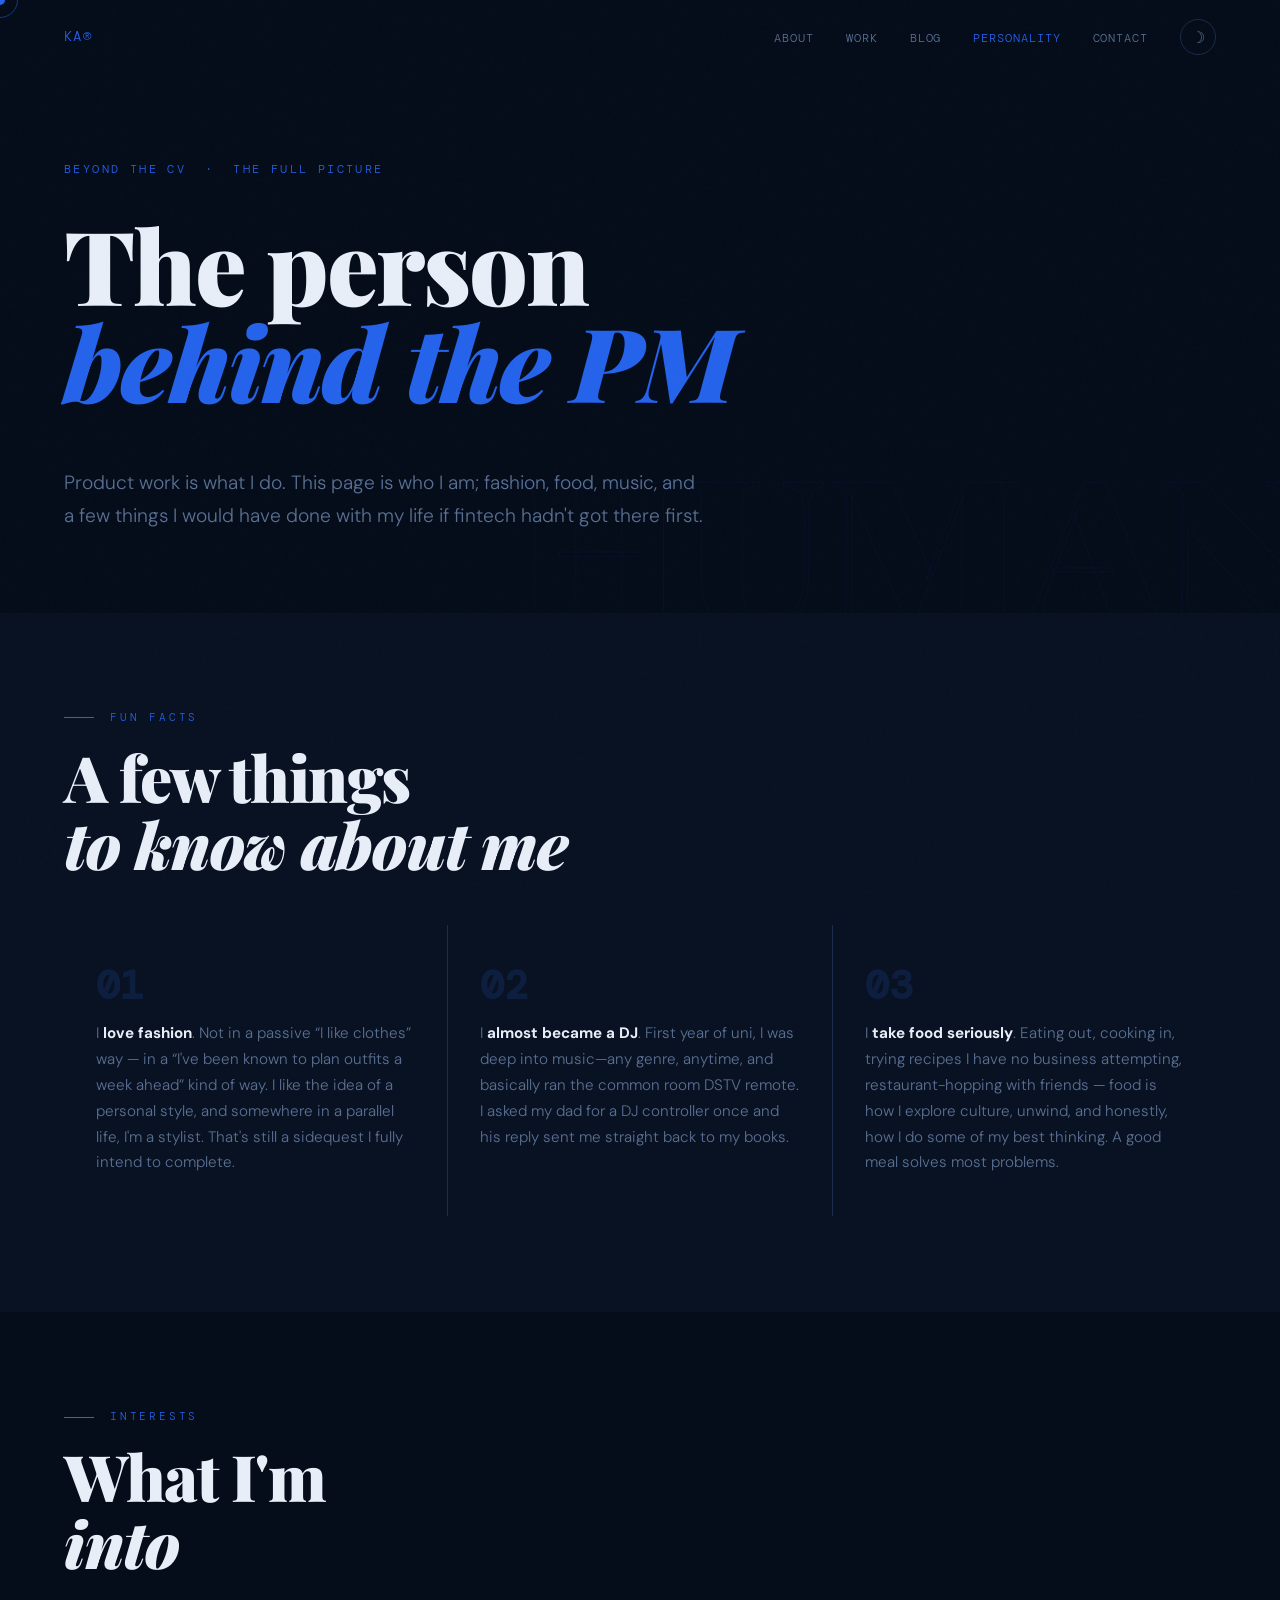
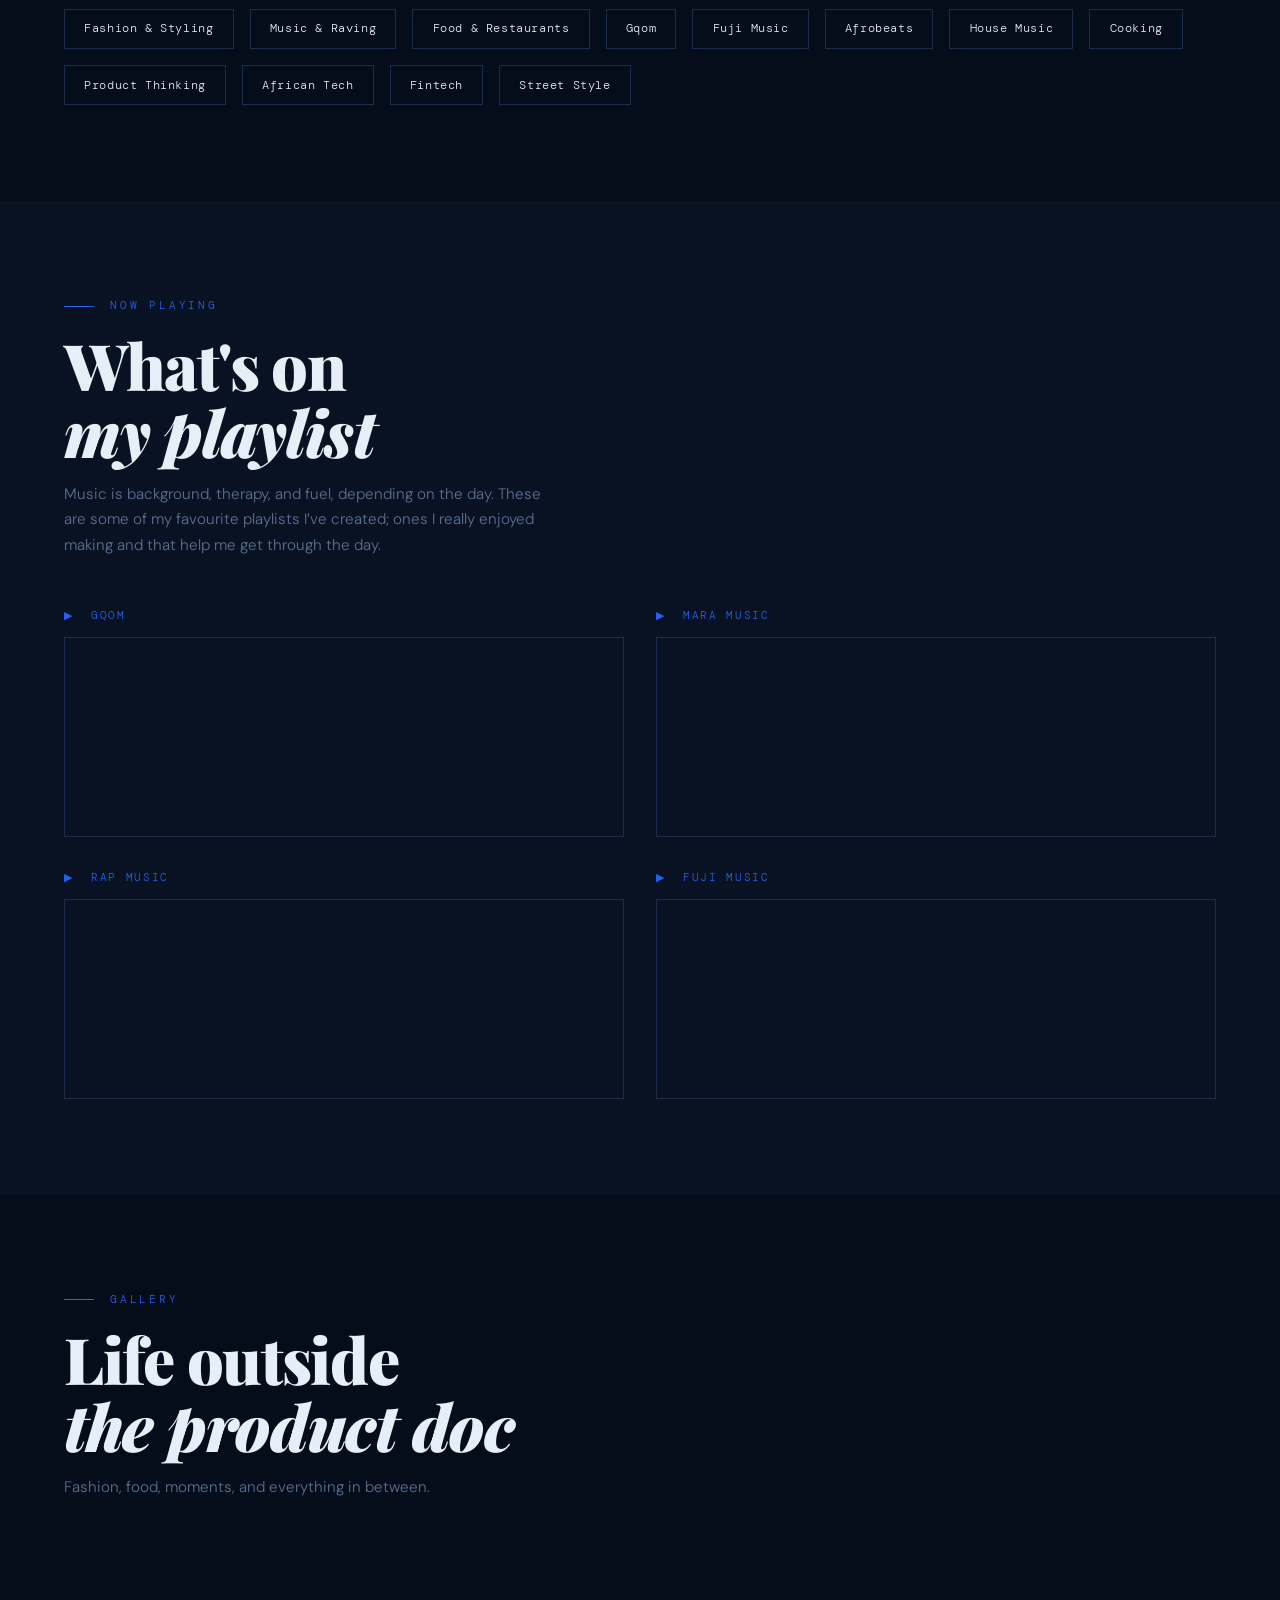
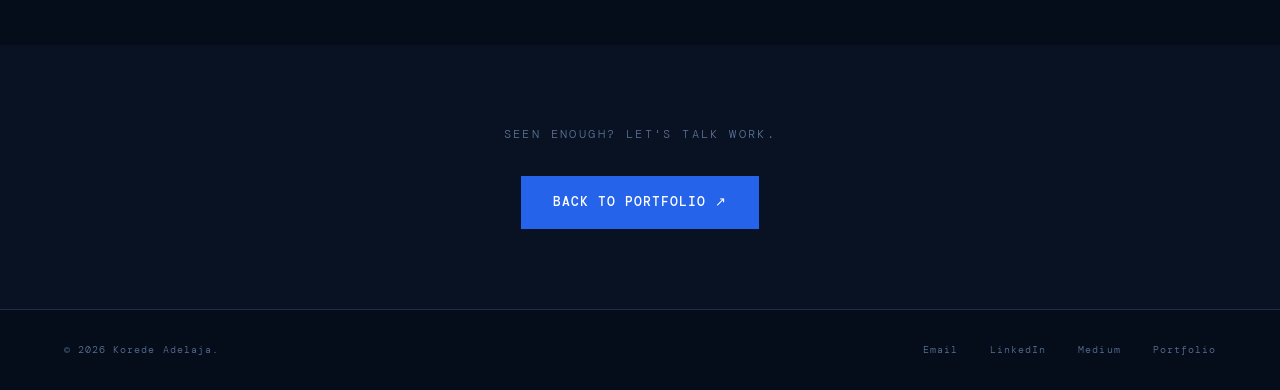
==== personality.html @ d74a9866 "Add files via upload" ====
<!DOCTYPE html>
<html lang="en">
<head>
  <meta charset="UTF-8">
  <meta name="viewport" content="width=device-width, initial-scale=1.0">
  <title>Korede Adelaja — Beyond the CV</title>
  <link href="https://fonts.googleapis.com/css2?family=Playfair+Display:ital,wght@0,700;0,900;1,700&family=DM+Mono:wght@400;500&family=DM+Sans:wght@300;400;500&display=swap" rel="stylesheet">
  <link rel="stylesheet" href="styles.css">
</head>
<body>

  <div class="cursor" id="cursor"></div>
  <div class="cursor-ring" id="cursorRing"></div>

  <!-- NAV -->
  <nav id="nav">
    <a href="index.html" class="nav-logo">KA&reg;</a>
    <div class="nav-right">
      <ul class="nav-links">
        <li><a href="index.html#about">About</a></li>
        <li><a href="index.html#projects">Work</a></li>
        <li><a href="blog.html">Blog</a></li>
        <li><a href="personality.html" style="color:var(--accent)">Personality</a></li>
        <li><a href="index.html#contact">Contact</a></li>
      </ul>
      <button class="theme-toggle" id="themeToggle" aria-label="Toggle theme">
        <span class="theme-icon">&#9790;</span>
      </button>
      <button class="hamburger" id="hamburger" aria-label="Open menu">
        <span></span><span></span><span></span>
      </button>
    </div>
  </nav>

  <div class="mobile-nav" id="mobileNav">
    <button class="mobile-nav-close" id="mobileClose">&times;</button>
    <a href="index.html#about">About</a>
    <a href="index.html#projects">Work</a>
    <a href="blog.html">Blog</a>
    <a href="personality.html">Personality</a>
    <a href="index.html#contact">Contact</a>
  </div>

  <!-- HERO -->
  <section class="personality-hero">
    <div class="personality-hero-bg">HUMAN</div>
    <div class="hero-tag">Beyond the CV &nbsp;&middot;&nbsp; The full picture</div>
    <h1 class="hero-name" style="margin-top:.75rem">The person<br><em>behind the PM</em></h1>
    <p class="personality-intro">
      Product work is what I do. This page is who I am; fashion, food, music,
      and a few things I would have done with my life if fintech hadn&apos;t got there first.
    </p>
  </section>

  <!-- FUN FACTS -->
  <section style="background:var(--bg2);padding:6rem 4rem;">
    <div class="reveal">
      <div class="section-label">Fun Facts</div>
      <h2 class="section-title">A few things<br><em>to know about me</em></h2>
    </div>
    <div class="facts-grid reveal">
      <div class="fact-card">
        <div class="fact-num">01</div>
        <p class="fact-text">
          I <strong>love fashion</strong>. Not in a passive &ldquo;I like clothes&rdquo; way &mdash;
          in a &ldquo;I&apos;ve been known to plan outfits a week ahead&rdquo; kind of way.
          I like the idea of a personal style, and somewhere in a parallel life, I&apos;m a stylist.
          That&apos;s still a sidequest I fully intend to complete.
        </p>
      </div>
      <div class="fact-card">
        <div class="fact-num">02</div>
        <p class="fact-text">
          I <strong>almost became a DJ</strong>. First year of uni, I was deep into music—any genre, 
          anytime, and basically ran the common room DSTV remote. 
          I asked my dad for a DJ controller once and his reply sent me straight back to my books.
        </p>
      </div>
      <div class="fact-card">
        <div class="fact-num">03</div>
        <p class="fact-text">
          I <strong>take food seriously</strong>. Eating out, cooking in, trying recipes I have no
          business attempting, restaurant-hopping with friends &mdash; food is how I explore culture,
          unwind, and honestly, how I do some of my best thinking.
          A good meal solves most problems.
        </p>
      </div>
    </div>
  </section>

  <!-- INTERESTS -->
  <section style="background:var(--bg);padding:6rem 4rem;">
    <div class="reveal">
      <div class="section-label">Interests</div>
      <h2 class="section-title">What I&apos;m<br><em>into</em></h2>
    </div>
    <div class="interests-list reveal">
      <span class="interest-tag">Fashion &amp; Styling</span>
      <span class="interest-tag">Music &amp; Raving</span>
      <span class="interest-tag">Food &amp; Restaurants</span>
      <span class="interest-tag">Gqom</span>
      <span class="interest-tag">Fuji Music</span>
      <span class="interest-tag">Afrobeats</span>
      <span class="interest-tag">House Music</span>
      <span class="interest-tag">Cooking</span>
      <span class="interest-tag">Product Thinking</span>
      <span class="interest-tag">African Tech</span>
      <span class="interest-tag">Fintech</span>
      <span class="interest-tag">Street Style</span>
    </div>
  </section>

  <!-- SPOTIFY PLAYLISTS -->
  <section style="background:var(--bg2);padding:6rem 4rem;">
    <div class="reveal">
      <div class="section-label">Now Playing</div>
      <h2 class="section-title">What&apos;s on<br><em>my playlist</em></h2>
      <p style="color:var(--muted);font-size:.95rem;margin-top:1rem;max-width:500px;line-height:1.7;">
        Music is background, therapy, and fuel, depending on the day.
        These are some of my favourite playlists I’ve created; ones I really enjoyed making and that help me get through the day.
      </p>
    </div>
    <div class="playlists-grid reveal">
      <div class="playlist-item">
        <div class="playlist-label">&#9654;&nbsp; Gqom</div>
        <iframe src="https://open.spotify.com/embed/playlist/2mzYVT1dYHv21VJj0tVVyJ"
          width="100%" height="200" frameBorder="0"
          allow="autoplay; clipboard-write; encrypted-media; fullscreen; picture-in-picture"
          loading="lazy"></iframe>
      </div>
      <div class="playlist-item">
        <div class="playlist-label">&#9654;&nbsp; Mara Music</div>
        <iframe src="https://open.spotify.com/embed/playlist/4vKEwjigW0H00QwgFrEXrK"
          width="100%" height="200" frameBorder="0"
          allow="autoplay; clipboard-write; encrypted-media; fullscreen; picture-in-picture"
          loading="lazy"></iframe>
      </div>
      <div class="playlist-item">
        <div class="playlist-label">&#9654;&nbsp; Rap Music</div>
        <iframe src="https://open.spotify.com/embed/playlist/6efZS80Oprl3vBVuBEm8SB"
          width="100%" height="200" frameBorder="0"
          allow="autoplay; clipboard-write; encrypted-media; fullscreen; picture-in-picture"
          loading="lazy"></iframe>
      </div>
      <div class="playlist-item">
        <div class="playlist-label">&#9654;&nbsp; Fuji Music</div>
        <iframe src="https://open.spotify.com/embed/playlist/3Ad7ECzuWF2nisuE6cZIOa"
          width="100%" height="200" frameBorder="0"
          allow="autoplay; clipboard-write; encrypted-media; fullscreen; picture-in-picture"
          loading="lazy"></iframe>
      </div>
    </div>
  </section>

  <!-- GALLERY -->
  <section id="gallery-section" style="background:var(--bg);padding:6rem 4rem;">
    <div class="reveal">
      <div class="section-label">Gallery</div>
      <h2 class="section-title">Life outside<br><em>the product doc</em></h2>
      <p style="color:var(--muted);font-size:.95rem;margin-top:1rem;max-width:500px;line-height:1.7;">
        Fashion, food, moments, and everything in between.
      </p>
    </div>

    <!-- Gallery grid -->
    <div class="gallery-grid reveal" id="galleryGrid">
      <div class="gallery-empty">No photos yet. Add some below &darr;</div>
    </div>

    <!-- Lightbox -->
    <div class="gallery-lightbox" id="galleryLightbox">
      <button class="lightbox-close" onclick="closeLightbox()">&times;</button>
      <button class="lightbox-prev" onclick="lightboxNav(-1)">&#8592;</button>
      <button class="lightbox-next" onclick="lightboxNav(1)">&#8594;</button>
      <div class="lightbox-inner">
        <img id="lightboxImg" src="" alt="" />
        <div class="lightbox-caption" id="lightboxCaption"></div>
      </div>
    </div>

    <!-- Admin toggle (hidden — visit ?admin=true to access) -->
    <div class="gallery-admin-bar" id="galleryAdminBar" style="display:none;">
      <span style="font-family:'DM Mono',monospace;font-size:.7rem;color:var(--muted);letter-spacing:.12em;text-transform:uppercase;">Manage gallery</span>
      <button class="admin-toggle-btn" id="galleryAdminBtn">&#9998; Manage Photos</button>
    </div>

    <!-- Admin panel -->
    <div class="gallery-admin-panel" id="galleryAdminPanel">

      <!-- Password gate -->
      <div id="galleryPwdGate">
        <h3 style="font-family:'Playfair Display',serif;font-size:1.3rem;color:var(--white);margin-bottom:1.5rem;">Gallery Admin</h3>
        <div style="max-width:380px;">
          <p style="font-size:.85rem;color:var(--muted);line-height:1.65;margin-bottom:1.25rem;">Enter your password to upload and manage photos.</p>
          <div class="admin-field">
            <label style="font-family:'DM Mono',monospace;font-size:.65rem;color:var(--accent);letter-spacing:.12em;text-transform:uppercase;display:block;margin-bottom:.5rem;">Password</label>
            <input type="password" id="galleryPwdInput" placeholder="Enter password"
              style="background:var(--bg3);border:1px solid var(--border);color:var(--white);font-family:'DM Sans',sans-serif;font-size:.9rem;padding:.75rem 1rem;outline:none;width:100%;box-sizing:border-box;transition:border-color .2s;"
              onkeydown="if(event.key==='Enter') checkGalleryPwd()" />
          </div>
          <button class="btn-primary" style="margin-top:1rem;" onclick="checkGalleryPwd()">Unlock &nearr;</button>
          <div id="galleryPwdMsg" style="display:none;font-family:'DM Mono',monospace;font-size:.72rem;padding:.65rem 1rem;margin-top:.75rem;"></div>
        </div>
      </div>

      <!-- Upload form -->
      <div id="galleryUploadForm" style="display:none;">
        <h3 style="font-family:'Playfair Display',serif;font-size:1.3rem;color:var(--white);margin-bottom:2rem;">Upload Photos</h3>
        <div style="max-width:640px;display:flex;flex-direction:column;gap:1.25rem;">
          <div>
            <label style="font-family:'DM Mono',monospace;font-size:.65rem;color:var(--accent);letter-spacing:.12em;text-transform:uppercase;display:block;margin-bottom:.5rem;">Select Photos (multiple allowed)</label>
            <input type="file" id="galleryFileInput" accept="image/*" multiple onchange="previewGalleryFiles(this)"
              style="background:var(--bg3);border:1px solid var(--border);color:var(--muted);font-family:'DM Sans',sans-serif;font-size:.85rem;padding:.75rem 1rem;width:100%;box-sizing:border-box;" />
          </div>
          <div id="galleryPreviewStrip" style="display:none;">
            <div style="font-family:'DM Mono',monospace;font-size:.65rem;color:var(--accent);letter-spacing:.12em;text-transform:uppercase;margin-bottom:.75rem;">Preview &amp; Add Captions</div>
            <div id="galleryPreviews" style="display:flex;flex-direction:column;gap:1rem;"></div>
          </div>
          <div style="display:flex;gap:1rem;flex-wrap:wrap;">
            <button class="btn-primary" onclick="uploadGalleryPhotos()">Add to Gallery &nearr;</button>
            <button class="btn-outline" onclick="clearGalleryUpload()">Clear</button>
          </div>
          <div id="galleryUploadMsg" style="display:none;font-family:'DM Mono',monospace;font-size:.72rem;padding:.65rem 1rem;"></div>
        </div>

        <!-- Manage existing -->
        <div style="margin-top:4rem;border-top:1px solid var(--border);padding-top:3rem;">
          <h3 style="font-family:'Playfair Display',serif;font-size:1.2rem;color:var(--white);margin-bottom:1.5rem;">Manage Photos</h3>
          <div id="galleryManageGrid" style="display:grid;grid-template-columns:repeat(4,1fr);gap:1rem;"></div>
        </div>
      </div>

    </div>
  </section>

  <!-- BACK -->
  <section style="background:var(--bg2);padding:5rem 4rem;text-align:center;">
    <p style="color:var(--muted);font-family:'DM Mono',monospace;font-size:.75rem;letter-spacing:.2em;text-transform:uppercase;margin-bottom:2rem;">
      Seen enough? Let&apos;s talk work.
    </p>
    <a href="index.html" class="btn-primary">Back to Portfolio &nearr;</a>
  </section>

  <!-- FOOTER -->
  <footer>
    <div class="footer-copy">&copy; 2026 Korede Adelaja.</div>
    <div class="footer-links">
      <a href="mailto:adelajaadesolak@gmail.com">Email</a>
      <a href="https://linkedin.com/in/koredeadelaja" target="_blank">LinkedIn</a>
      <a href="https://medium.com/@thezanypm" target="_blank">Medium</a>
      <a href="index.html">Portfolio</a>
    </div>
  </footer>

  <script src="script.js"></script>
  <style>
    /* ── GALLERY ── */
    .gallery-grid {
      display: grid;
      grid-template-columns: repeat(4, 1fr);
      gap: 4px;
      margin-top: 3rem;
    }
    .gallery-item {
      position: relative; overflow: hidden;
      aspect-ratio: 1 / 1;
      cursor: pointer; background: var(--bg3);
    }
    .gallery-item img {
      width: 100%; height: 100%; object-fit: cover;
      transition: transform .45s ease, filter .45s ease;
      display: block;
    }
    .gallery-item:hover img { transform: scale(1.06); filter: brightness(.75); }
    .gallery-item-overlay {
      position: absolute; inset: 0;
      display: flex; align-items: flex-end;
      padding: 1rem;
      background: linear-gradient(to top, rgba(0,0,0,.65) 0%, transparent 55%);
      opacity: 0; transition: opacity .3s;
    }
    .gallery-item:hover .gallery-item-overlay { opacity: 1; }
    .gallery-item-caption {
      font-family: 'DM Mono', monospace;
      font-size: .65rem; color: #fff;
      letter-spacing: .06em; line-height: 1.4;
    }
    .gallery-item.wide  { grid-column: span 2; }
    .gallery-item.tall  { grid-row: span 2; }
    .gallery-empty {
      grid-column: 1 / -1; text-align: center;
      padding: 4rem; color: var(--muted);
      font-family: 'DM Mono', monospace; font-size: .8rem;
      border: 1px dashed var(--border);
    }

    /* Lightbox */
    .gallery-lightbox {
      position: fixed; inset: 0; z-index: 9999;
      background: rgba(0,0,0,.93);
      display: flex; align-items: center; justify-content: center;
      opacity: 0; pointer-events: none; transition: opacity .3s;
    }
    .gallery-lightbox.open { opacity: 1; pointer-events: all; }
    .lightbox-inner { position: relative; max-width: 90vw; max-height: 88vh; text-align: center; }
    .lightbox-inner img { max-width: 100%; max-height: 80vh; object-fit: contain; display: block; }
    .lightbox-caption {
      font-family: 'DM Mono', monospace; font-size: .72rem;
      color: rgba(255,255,255,.55); margin-top: .85rem;
      letter-spacing: .08em;
    }
    .lightbox-close {
      position: fixed; top: 1.5rem; right: 2rem;
      background: none; border: none; color: rgba(255,255,255,.7);
      font-size: 2rem; cursor: pointer; line-height: 1; z-index: 1;
    }
    .lightbox-close:hover { color: #fff; }
    .lightbox-prev, .lightbox-next {
      position: fixed; top: 50%; transform: translateY(-50%);
      background: none; border: none; color: rgba(255,255,255,.5);
      font-size: 2rem; cursor: pointer; padding: 1rem;
    }
    .lightbox-prev { left: 1rem; }
    .lightbox-next { right: 1rem; }
    .lightbox-prev:hover, .lightbox-next:hover { color: #fff; }

    /* Gallery admin */
    .gallery-admin-bar {
      display: flex; align-items: center; justify-content: space-between;
      margin-top: 3rem; padding-top: 2rem;
      border-top: 1px solid var(--border);
    }
    .gallery-admin-panel {
      display: none; margin-top: 2rem;
      background: var(--bg2); border: 1px solid var(--border);
      padding: 3rem;
    }
    .gallery-admin-panel.open { display: block; }
    .gallery-manage-thumb {
      position: relative; aspect-ratio: 1/1; overflow: hidden;
      background: var(--bg3);
    }
    .gallery-manage-thumb img { width: 100%; height: 100%; object-fit: cover; display: block; }
    .gallery-manage-thumb .del-btn {
      position: absolute; top: .4rem; right: .4rem;
      background: rgba(239,68,68,.85); border: none; color: #fff;
      width: 26px; height: 26px; border-radius: 50%;
      font-size: .85rem; cursor: pointer; line-height: 26px; text-align: center;
      display: none;
    }
    .gallery-manage-thumb:hover .del-btn { display: block; }

    .gallery-preview-row {
      display: grid; grid-template-columns: 100px 1fr; gap: 1rem; align-items: center;
      padding: .75rem; background: var(--bg3); border: 1px solid var(--border);
    }
    .gallery-preview-row img { width: 100px; height: 80px; object-fit: cover; display: block; }
    .gallery-preview-row input {
      background: var(--bg2); border: 1px solid var(--border);
      color: var(--white); font-family: 'DM Sans', sans-serif;
      font-size: .85rem; padding: .6rem .85rem; outline: none; width: 100%;
      box-sizing: border-box; transition: border-color .2s;
    }
    .gallery-preview-row input:focus { border-color: var(--accent); }

    @media (max-width: 1024px) { .gallery-grid { grid-template-columns: repeat(3,1fr); } }
    @media (max-width: 768px)  {
      .gallery-grid { grid-template-columns: repeat(2,1fr); }
      #galleryManageGrid { grid-template-columns: repeat(3,1fr) !important; }
      .gallery-admin-panel { padding: 1.5rem; }
    }
  </style>
  <script>
  /* ── GALLERY SYSTEM ── */
  var GALLERY_KEY = 'ka_gallery_photos';
  var GALLERY_PWD = 'korede2026'; // same as blog password
  var galleryUnlocked = false;
  var lightboxItems = [];
  var lightboxIndex = 0;
  var pendingFiles = [];

  function getPhotos() {
    try { return JSON.parse(localStorage.getItem(GALLERY_KEY) || '[]'); } catch(e){ return []; }
  }
  function savePhotos(p) { localStorage.setItem(GALLERY_KEY, JSON.stringify(p)); }

  function renderGallery() {
    var photos = getPhotos();
    var grid = document.getElementById('galleryGrid');
    if (!photos.length) {
      grid.innerHTML = <!-- Your comment here '<div class="gallery-empty">No photos yet. Add some below &darr;</div>';-->
      lightboxItems = [];
      return;
    }
    lightboxItems = photos;
    // Masonry-style: every 5th item gets wide, every 7th gets tall
    grid.innerHTML = photos.map(function(p, i){
      var cls = '';
      if (i % 7 === 2) cls = ' tall';
      else if (i % 5 === 0 && i !== 0) cls = ' wide';
      return '<div class="gallery-item'+cls+'" onclick="openLightbox('+i+')">'
        + '<img src="'+p.src+'" alt="'+(p.caption||'')+'" loading="lazy">'
        + '<div class="gallery-item-overlay">'
        + (p.caption ? '<div class="gallery-item-caption">'+p.caption+'</div>' : '')
        + '</div></div>';
    }).join('');
  }

  // Lightbox
  function openLightbox(idx) {
    lightboxIndex = idx;
    showLightboxSlide();
    document.getElementById('galleryLightbox').classList.add('open');
    document.body.style.overflow = 'hidden';
  }
  function closeLightbox() {
    document.getElementById('galleryLightbox').classList.remove('open');
    document.body.style.overflow = '';
  }
  function lightboxNav(dir) {
    lightboxIndex = (lightboxIndex + dir + lightboxItems.length) % lightboxItems.length;
    showLightboxSlide();
  }
  function showLightboxSlide() {
    var item = lightboxItems[lightboxIndex];
    document.getElementById('lightboxImg').src = item.src;
    document.getElementById('lightboxCaption').textContent = item.caption || '';
  }
  document.getElementById('galleryLightbox').addEventListener('click', function(e){
    if (e.target === this) closeLightbox();
  });
  document.addEventListener('keydown', function(e){
    if (!document.getElementById('galleryLightbox').classList.contains('open')) return;
    if (e.key==='Escape') closeLightbox();
    if (e.key==='ArrowLeft') lightboxNav(-1);
    if (e.key==='ArrowRight') lightboxNav(1);
  });

  // Admin
  function checkGalleryPwd() {
    var val = document.getElementById('galleryPwdInput').value;
    var msg = document.getElementById('galleryPwdMsg');
    if (val === GALLERY_PWD) {
      document.getElementById('galleryPwdGate').style.display = 'none';
      document.getElementById('galleryUploadForm').style.display = 'block';
      galleryUnlocked = true;
      renderManageGallery();
    } else {
      msg.textContent = 'Incorrect password.';
      msg.style.cssText = 'display:block;background:rgba(239,68,68,.1);border:1px solid rgba(239,68,68,.3);color:#f87171;';
    }
  }

  // ── Gallery admin — only visible on ?admin=true ──
  (function() {
    var params = new URLSearchParams(window.location.search);
    if (params.get('admin') === 'true') {
      var bar = document.getElementById('galleryAdminBar');
      if (bar) bar.style.display = 'flex';
    }
  })();
  document.getElementById('galleryAdminBtn').addEventListener('click', function(){
    var panel = document.getElementById('galleryAdminPanel');
    panel.classList.toggle('open');
    this.textContent = panel.classList.contains('open') ? '✕ Close' : '✎ Manage Photos';
  });

  // Preview files before upload
  function previewGalleryFiles(input) {
    var strip = document.getElementById('galleryPreviewStrip');
    var previews = document.getElementById('galleryPreviews');
    if (!input.files || !input.files.length) { strip.style.display='none'; return; }
    pendingFiles = [];
    previews.innerHTML = '';
    var files = Array.from(input.files);
    var loaded = 0;
    files.forEach(function(file, i){
      var reader = new FileReader();
      reader.onload = function(e){
        pendingFiles[i] = { src: e.target.result, caption: '' };
        var row = document.createElement('div');
        row.className = 'gallery-preview-row';
        row.innerHTML = '<img src="'+e.target.result+'" alt="">'
          + '<input type="text" placeholder="Add a caption (optional)" oninput="pendingFiles['+i+'].caption=this.value" />';
        previews.appendChild(row);
        loaded++;
        if (loaded === files.length) strip.style.display = 'block';
      };
      reader.readAsDataURL(file);
    });
  }

  function uploadGalleryPhotos() {
    var msg = document.getElementById('galleryUploadMsg');
    if (!pendingFiles.length) {
      msg.textContent = 'Please select at least one photo.';
      msg.style.cssText = 'display:block;background:rgba(239,68,68,.1);border:1px solid rgba(239,68,68,.3);color:#f87171;';
      return;
    }
    var photos = getPhotos();
    pendingFiles.forEach(function(f){
      if (f && f.src) photos.push({ id: 'g-'+Date.now()+'-'+Math.random(), src: f.src, caption: f.caption||'' });
    });
    savePhotos(photos);
    renderGallery();
    renderManageGallery();
    clearGalleryUpload();
    msg.textContent = 'Photos added to gallery!';
    msg.style.cssText = 'display:block;background:rgba(34,197,94,.1);border:1px solid rgba(34,197,94,.3);color:#4ade80;';
    setTimeout(function(){ msg.style.display='none'; }, 3000);
  }

  function clearGalleryUpload() {
    document.getElementById('galleryFileInput').value = '';
    document.getElementById('galleryPreviewStrip').style.display = 'none';
    document.getElementById('galleryPreviews').innerHTML = '';
    pendingFiles = [];
  }

  function renderManageGallery() {
    var photos = getPhotos();
    var grid = document.getElementById('galleryManageGrid');
    if (!photos.length) {
      grid.innerHTML = '<p style="color:var(--muted);font-size:.85rem;grid-column:1/-1;">No photos yet.</p>';
      return;
    }
    grid.innerHTML = photos.map(function(p){
      return '<div class="gallery-manage-thumb">'
        + '<img src="'+p.src+'" alt="'+(p.caption||'')+'">'
        + '<button class="del-btn" onclick="deleteGalleryPhoto(\''+p.id+'\')" title="Delete">&times;</button>'
        + '</div>';
    }).join('');
  }

  function deleteGalleryPhoto(id) {
    if (!confirm('Remove this photo?')) return;
    savePhotos(getPhotos().filter(function(p){ return p.id !== id; }));
    renderGallery();
    renderManageGallery();
  }

  // Init
  renderGallery();
  </script>
</body>
</html>
---- styles.css ----
/* ═══════════════════════════════════════
   KOREDE ADELAJA — PORTFOLIO
   styles.css — Edit colours at the top
═══════════════════════════════════════ */

/* ─── COLOUR TOKENS ──────────────────── */
/* DARK MODE (default) */
:root {
  --bg:      #050d1a;
  --bg2:     #091222;
  --bg3:     #0d1a2e;
  --accent:  #2563eb;
  --accent2: #1d4ed8;
  --accentlt:#3b82f6;
  --white:   #e8eef8;
  --muted:   #5a7094;
  --border:  #1a2d4a;
  --card:    #0a1628;
  --teal:    #38bdf8;
}

/* LIGHT MODE */
html.light {
  --bg:      #f0f4ff;
  --bg2:     #e4ecff;
  --bg3:     #dce6fc;
  --accent:  #1d4ed8;
  --accent2: #1e40af;
  --accentlt:#2563eb;
  --white:   #0f172a;
  --muted:   #4b6080;
  --border:  #b8ccee;
  --card:    #ffffff;
  --teal:    #0369a1;
}

/* ─── RESET ──────────────────────────── */
*, *::before, *::after { box-sizing: border-box; margin: 0; padding: 0; }
html { scroll-behavior: smooth; }
body {
  background: var(--bg);
  color: var(--white);
  font-family: 'DM Sans', sans-serif;
  font-weight: 300;
  line-height: 1.6;
  overflow-x: hidden;
  cursor: none;
  transition: background .4s, color .4s;
}

/* ─── CURSOR ─────────────────────────── */
.cursor {
  width: 10px; height: 10px;
  background: var(--accent);
  border-radius: 50%;
  position: fixed; top: 0; left: 0;
  pointer-events: none; z-index: 9999;
  transform: translate(-50%,-50%);
  transition: transform .15s;
}
.cursor-ring {
  width: 36px; height: 36px;
  border: 1px solid var(--accent);
  border-radius: 50%;
  position: fixed; top: 0; left: 0;
  pointer-events: none; z-index: 9998;
  transform: translate(-50%,-50%);
  opacity: .5; transition: all .25s;
}

/* ─── GRAIN OVERLAY ──────────────────── */
body::before {
  content: '';
  position: fixed; inset: 0;
  background-image: url("data:image/svg+xml,%3Csvg viewBox='0 0 256 256' xmlns='http://www.w3.org/2000/svg'%3E%3Cfilter id='noise'%3E%3CfeTurbulence type='fractalNoise' baseFrequency='0.9' numOctaves='4' stitchTiles='stitch'/%3E%3C/filter%3E%3Crect width='100%25' height='100%25' filter='url(%23noise)' opacity='0.04'/%3E%3C/svg%3E");
  pointer-events: none; z-index: 1000; opacity: .25;
}

/* ─── NAVIGATION ─────────────────────── */
nav {
  position: fixed; top: 0; left: 0; right: 0;
  z-index: 500;
  padding: 1.2rem 4rem;
  display: flex;
  justify-content: space-between;
  align-items: center;
  border-bottom: 1px solid transparent;
  transition: all .3s;
}
nav.scrolled {
  background: rgba(5,13,26,.96);
  border-bottom-color: var(--border);
  backdrop-filter: blur(12px);
}
html.light nav.scrolled { background: rgba(240,244,255,.96); }

.nav-logo {
  font-family: 'DM Mono', monospace;
  font-size: .85rem; color: var(--accent);
  letter-spacing: .1em; text-decoration: none;
}

.nav-right { display: flex; align-items: center; gap: 2rem; }

.nav-links { display: flex; gap: 2rem; list-style: none; }
.nav-links a {
  font-family: 'DM Mono', monospace;
  font-size: .72rem; color: var(--muted);
  text-decoration: none; letter-spacing: .08em;
  text-transform: uppercase; transition: color .2s;
}
.nav-links a:hover { color: var(--accent); }

/* Theme toggle */
.theme-toggle {
  background: none;
  border: 1px solid var(--border);
  color: var(--muted);
  width: 36px; height: 36px;
  border-radius: 50%;
  cursor: pointer; font-size: 1rem;
  transition: all .2s;
  display: flex; align-items: center; justify-content: center;
  flex-shrink: 0;
}
.theme-toggle:hover { border-color: var(--accent); color: var(--accent); }

/* Hamburger */
.hamburger {
  display: none;
  flex-direction: column; gap: 5px;
  background: none; border: none;
  cursor: pointer; padding: 4px;
}
.hamburger span {
  display: block; width: 24px; height: 2px;
  background: var(--white);
  transition: all .3s;
}
.hamburger.open span:nth-child(1) { transform: translateY(7px) rotate(45deg); }
.hamburger.open span:nth-child(2) { opacity: 0; }
.hamburger.open span:nth-child(3) { transform: translateY(-7px) rotate(-45deg); }

/* Mobile nav drawer */
.mobile-nav {
  display: none;
  position: fixed;
  top: 0; left: 0; right: 0; bottom: 0;
  background: var(--bg);
  z-index: 400;
  flex-direction: column;
  justify-content: center;
  align-items: center;
  gap: 2.5rem;
}
.mobile-nav.open { display: flex; }
.mobile-nav a {
  font-family: 'DM Mono', monospace;
  font-size: 1.1rem; color: var(--white);
  text-decoration: none; letter-spacing: .12em;
  text-transform: uppercase; transition: color .2s;
}
.mobile-nav a:hover { color: var(--accent); }
.mobile-nav-close {
  position: absolute; top: 1.5rem; right: 1.5rem;
  background: none; border: none;
  font-size: 1.8rem; color: var(--muted);
  cursor: pointer; line-height: 1;
}

/* ─── BUTTONS ────────────────────────── */
.btn-primary {
  display: inline-flex; align-items: center; gap: .75rem;
  background: var(--accent); color: #fff;
  font-family: 'DM Mono', monospace;
  font-size: .8rem; font-weight: 500;
  letter-spacing: .08em; text-transform: uppercase;
  text-decoration: none; padding: 1rem 2rem;
  transition: all .2s; border: none; cursor: pointer;
}
.btn-primary:hover { background: var(--accent2); transform: translateY(-2px); }
.btn-outline {
  display: inline-flex; align-items: center; gap: .75rem;
  border: 1px solid var(--border); color: var(--muted);
  font-family: 'DM Mono', monospace;
  font-size: .8rem; letter-spacing: .08em;
  text-transform: uppercase; text-decoration: none;
  padding: 1rem 2rem; transition: all .2s;
  background: none; cursor: pointer;
}
.btn-outline:hover { border-color: var(--accent); color: var(--accent); transform: translateY(-2px); }

/* ─── HERO ───────────────────────────── */
#hero {
  min-height: 100vh;
  display: flex; flex-direction: column;
  justify-content: flex-end;
  padding: 0 4rem 6rem;
  position: relative; overflow: hidden;
}
.hero-bg-text {
  position: absolute; top: 50%; right: -2rem;
  transform: translateY(-50%);
  font-family: 'Playfair Display', serif;
  font-size: clamp(100px, 18vw, 280px);
  font-weight: 900; color: transparent;
  -webkit-text-stroke: 1px rgba(37,99,235,.1);
  line-height: 1; pointer-events: none;
  user-select: none; white-space: nowrap;
}
.hero-tag {
  font-family: 'DM Mono', monospace;
  font-size: .75rem; color: var(--accent);
  letter-spacing: .2em; text-transform: uppercase;
  margin-bottom: 1.5rem;
  opacity: 0; animation: fadeUp .8s ease .2s forwards;
}
.hero-name {
  font-family: 'Playfair Display', serif;
  font-size: clamp(48px, 8vw, 120px);
  font-weight: 900; line-height: .95;
  letter-spacing: -.02em; margin-bottom: 2rem;
  opacity: 0; animation: fadeUp .8s ease .4s forwards;
}
.hero-name em { font-style: italic; color: var(--accent); }
.hero-bottom {
  display: flex; justify-content: space-between;
  align-items: flex-end; gap: 2rem;
  opacity: 0; animation: fadeUp .8s ease .6s forwards;
}
.hero-desc { max-width: 500px; font-size: 1rem; color: var(--muted); line-height: 1.7; }
.hero-desc strong { color: var(--white); font-weight: 500; }
.hero-cta { display: flex; flex-direction: column; align-items: flex-end; gap: 1rem; }
.scroll-indicator {
  position: absolute; bottom: 2rem; left: 50%;
  transform: translateX(-50%);
  display: flex; flex-direction: column;
  align-items: center; gap: .5rem;
  opacity: 0; animation: fadeIn 1s ease 1.2s forwards;
}
.scroll-indicator span {
  font-family: 'DM Mono', monospace;
  font-size: .65rem; color: var(--muted);
  letter-spacing: .2em; text-transform: uppercase;
}
.scroll-line {
  width: 1px; height: 50px;
  background: linear-gradient(to bottom, var(--accent), transparent);
  animation: scrollPulse 2s ease infinite;
}

/* ─── TICKER ─────────────────────────── */
.ticker-wrap {
  overflow: hidden;
  border-top: 1px solid var(--border);
  border-bottom: 1px solid var(--border);
  padding: 1rem 0; background: var(--bg2);
}
.ticker { display: flex; gap: 3rem; white-space: nowrap; animation: ticker 25s linear infinite; }
.ticker-item {
  font-family: 'DM Mono', monospace;
  font-size: .7rem; color: var(--muted);
  letter-spacing: .15em; text-transform: uppercase; flex-shrink: 0;
}
.ticker-item span { color: var(--accent); margin: 0 .5rem; }

/* ─── STATS ──────────────────────────── */
#stats {
  padding: 3rem 4rem;
  border-top: 1px solid var(--border);
  border-bottom: 1px solid var(--border);
  display: grid; grid-template-columns: repeat(4, 1fr);
}
.stat-item {
  padding: 2rem;
  border-right: 1px solid var(--border);
  transition: background .3s;
}
.stat-item:last-child { border-right: none; }
.stat-item:hover { background: var(--bg3); }
.stat-num {
  font-family: 'Playfair Display', serif;
  font-size: clamp(32px, 4vw, 52px);
  font-weight: 900; color: var(--accent);
  line-height: 1; margin-bottom: .5rem;
}
.stat-label {
  font-family: 'DM Mono', monospace;
  font-size: .68rem; color: var(--muted);
  letter-spacing: .1em; text-transform: uppercase; line-height: 1.5;
}

/* ─── SECTION BASICS ─────────────────── */
section { padding: 8rem 4rem; }
.section-label {
  font-family: 'DM Mono', monospace;
  font-size: .7rem; color: var(--accent);
  letter-spacing: .25em; text-transform: uppercase;
  margin-bottom: 1rem;
  display: flex; align-items: center; gap: 1rem;
}
.section-label::before { content: ''; display: block; width: 30px; height: 1px; background: var(--accent); }
.section-title {
  font-family: 'Playfair Display', serif;
  font-size: clamp(32px, 5vw, 64px);
  font-weight: 900; line-height: 1.05;
  letter-spacing: -.02em; margin-bottom: 1rem;
}

/* ─── ABOUT ──────────────────────────── */
#about-grid { display: grid; grid-template-columns: 1fr 1fr; gap: 6rem; align-items: start; }
.about-text { font-size: 1.05rem; color: var(--muted); line-height: 1.8; margin-bottom: 1.5rem; }
.about-text strong { color: var(--white); font-weight: 500; }
.wins-title {
  font-family: 'DM Mono', monospace; font-size: .7rem;
  color: var(--accent); letter-spacing: .2em; text-transform: uppercase;
  margin-bottom: 2rem; padding-bottom: 1rem;
  border-bottom: 1px solid var(--border);
}
.win-item {
  padding: 1.2rem 0;
  border-bottom: 1px solid var(--border);
  display: flex; align-items: flex-start; gap: 1.5rem;
  transition: all .2s;
}
.win-item:hover { padding-left: .5rem; }
.win-arrow { color: var(--accent); font-size: 1rem; margin-top: .1rem; flex-shrink: 0; }
.win-text { font-size: .95rem; color: var(--muted); line-height: 1.6; }
.win-text strong { color: var(--white); }

/* ─── PROJECTS ───────────────────────── */
#projects { background: var(--bg2); }
.projects-header { display: flex; justify-content: space-between; align-items: flex-end; margin-bottom: 4rem; flex-wrap: wrap; gap: 1.5rem; }
.projects-grid { display: grid; grid-template-columns: repeat(3, 1fr); gap: 1px; background: var(--border); }
.project-card {
  background: var(--card); padding: 2.5rem;
  position: relative; overflow: hidden;
  transition: all .3s; text-decoration: none;
  color: inherit; display: flex;
  flex-direction: column; min-height: 300px;
}
.project-card::before {
  content: ''; position: absolute;
  bottom: 0; left: 0; width: 100%; height: 3px;
  background: var(--accent);
  transform: scaleX(0); transform-origin: left;
  transition: transform .3s;
}
.project-card:hover::before { transform: scaleX(1); }
.project-card:hover { background: var(--bg3); }
.project-card.featured { grid-column: span 2; background: var(--bg3); }
.project-num { font-family: 'DM Mono', monospace; font-size: .65rem; color: var(--muted); letter-spacing: .2em; margin-bottom: 1.5rem; }
.project-tag {
  display: inline-block; font-family: 'DM Mono', monospace;
  font-size: .65rem; color: var(--accent);
  border: 1px solid rgba(37,99,235,.35);
  padding: .25rem .6rem; letter-spacing: .1em;
  text-transform: uppercase; margin-bottom: 1rem;
}
.project-title { font-family: 'Playfair Display', serif; font-size: clamp(17px, 2vw, 24px); font-weight: 700; line-height: 1.2; margin-bottom: .5rem; }
.project-role { font-family: 'DM Mono', monospace; font-size: .68rem; color: var(--muted); letter-spacing: .08em; margin-bottom: .75rem; }
.project-desc { font-size: .88rem; color: var(--muted); line-height: 1.6; flex: 1; }
.project-metric { margin-top: 1.2rem; padding-top: 1.2rem; border-top: 1px solid var(--border); font-family: 'DM Mono', monospace; font-size: .72rem; color: var(--accent); letter-spacing: .05em; }
.project-arrow { position: absolute; top: 2.5rem; right: 2.5rem; color: var(--muted); font-size: 1.2rem; transition: all .2s; }
.project-card:hover .project-arrow { color: var(--accent); transform: translate(3px,-3px); }

/* ─── CASE STUDIES ───────────────────── */
#casestudies { background: var(--bg); }
.case-grid { display: grid; grid-template-columns: 1fr; gap: 2px; background: var(--border); margin-top: 4rem; }
.case-card {
  background: var(--bg2); padding: 3rem 4rem;
  color: inherit; transition: background .2s;
  display: grid; grid-template-columns: 200px 1fr;
  gap: 4rem; align-items: start;
}
.case-card:hover { background: var(--bg3); }
.case-num { font-family: 'DM Mono', monospace; font-size: .65rem; color: var(--accent); letter-spacing: .2em; margin-bottom: 1rem; }
.case-company { font-family: 'Playfair Display', serif; font-size: 1.7rem; font-weight: 700; color: var(--white); margin-bottom: .5rem; line-height: 1.2; }
.case-role { font-family: 'DM Mono', monospace; font-size: .7rem; color: var(--muted); letter-spacing: .08em; margin-bottom: 1.5rem; }
.case-tag { display: inline-block; font-family: 'DM Mono', monospace; font-size: .62rem; color: var(--accent); border: 1px solid rgba(37,99,235,.35); padding: .2rem .5rem; letter-spacing: .1em; text-transform: uppercase; }
.case-title { font-family: 'Playfair Display', serif; font-size: 1.35rem; font-weight: 700; color: var(--white); margin-bottom: 1rem; line-height: 1.3; }
.case-body { font-size: .92rem; color: var(--muted); line-height: 1.7; margin-bottom: 1.2rem; }
.case-impacts { display: flex; flex-wrap: wrap; gap: .75rem; margin-bottom: 1.5rem; }
.case-impact { font-family: 'DM Mono', monospace; font-size: .7rem; color: var(--teal); border: 1px solid rgba(56,189,248,.25); padding: .3rem .7rem; letter-spacing: .05em; }
.case-link { font-family: 'DM Mono', monospace; font-size: .72rem; color: var(--accent); letter-spacing: .08em; text-transform: uppercase; text-decoration: none; display: inline-flex; align-items: center; gap: .5rem; }

/* ─── WRITING ────────────────────────── */
#writing { background: var(--bg2); }
.writing-grid { display: grid; grid-template-columns: 1fr 1fr; gap: 1px; background: var(--border); margin-top: 4rem; }
.writing-card { background: var(--card); padding: 2.5rem; text-decoration: none; color: inherit; transition: background .2s; display: block; }
.writing-card:hover { background: var(--bg3); }
.writing-series { font-family: 'DM Mono', monospace; font-size: .65rem; color: var(--accent); letter-spacing: .15em; text-transform: uppercase; margin-bottom: 1rem; }
.writing-title { font-family: 'Playfair Display', serif; font-size: 1.15rem; font-weight: 700; line-height: 1.3; margin-bottom: .75rem; color: var(--white); }
.writing-excerpt { font-size: .88rem; color: var(--muted); line-height: 1.6; }
.writing-link { display: inline-flex; align-items: center; gap: .5rem; font-family: 'DM Mono', monospace; font-size: .7rem; color: var(--accent); letter-spacing: .08em; text-transform: uppercase; margin-top: 1.2rem; }

/* ─── SKILLS ─────────────────────────── */
#skills { background: var(--bg3); }
.skills-grid { display: grid; grid-template-columns: repeat(3, 1fr); gap: 1px; background: var(--border); margin-top: 4rem; }
.skill-block { background: var(--bg3); padding: 2.5rem; transition: background .2s; }
.skill-block:hover { background: var(--bg); }
.skill-icon { font-size: 1.5rem; margin-bottom: 1.2rem; }
.skill-name { font-family: 'Playfair Display', serif; font-size: 1.1rem; font-weight: 700; margin-bottom: 1rem; color: var(--white); }
.skill-tags { display: flex; flex-wrap: wrap; gap: .5rem; }
.skill-tag { font-family: 'DM Mono', monospace; font-size: .65rem; color: var(--muted); border: 1px solid var(--border); padding: .3rem .6rem; letter-spacing: .05em; transition: all .2s; }
.skill-tag:hover { color: var(--accent); border-color: rgba(37,99,235,.4); }

/* ─── CERTS ──────────────────────────── */
#certs { background: var(--bg); padding: 5rem 4rem; border-top: 1px solid var(--border); border-bottom: 1px solid var(--border); }
.certs-inner { display: flex; justify-content: space-between; align-items: center; gap: 2rem; flex-wrap: wrap; }
.cert-item { display: flex; align-items: center; gap: 1rem; padding: 1.2rem 1.5rem; border: 1px solid var(--border); transition: all .2s; }
.cert-item:hover { border-color: rgba(37,99,235,.4); background: var(--bg3); }
.cert-icon { font-size: 1.4rem; }
.cert-name { font-family: 'DM Mono', monospace; font-size: .72rem; color: var(--white); }
.cert-issuer { font-family: 'DM Mono', monospace; font-size: .62rem; color: var(--muted); margin-top: .2rem; }

/* ─── CONTACT ────────────────────────── */
#contact { background: var(--bg); text-align: center; padding: 10rem 4rem; position: relative; overflow: hidden; }
.contact-bg { position: absolute; bottom: -2rem; left: 50%; transform: translateX(-50%); font-family: 'Playfair Display', serif; font-size: clamp(70px, 14vw, 200px); font-weight: 900; color: transparent; -webkit-text-stroke: 1px rgba(37,99,235,.06); white-space: nowrap; pointer-events: none; }
.contact-eyebrow { font-family: 'DM Mono', monospace; font-size: .75rem; color: var(--accent); letter-spacing: .25em; text-transform: uppercase; margin-bottom: 2rem; }
.contact-title { font-family: 'Playfair Display', serif; font-size: clamp(38px, 6vw, 80px); font-weight: 900; line-height: 1.05; letter-spacing: -.02em; margin-bottom: 1.5rem; }
.contact-title em { font-style: italic; color: var(--accent); }
.contact-sub { font-size: 1rem; color: var(--muted); max-width: 440px; margin: 0 auto 3rem; line-height: 1.7; }
.contact-links { display: flex; justify-content: center; gap: 1rem; flex-wrap: wrap; }

/* ─── FOOTER ─────────────────────────── */
footer { padding: 2rem 4rem; border-top: 1px solid var(--border); display: flex; justify-content: space-between; align-items: center; flex-wrap: wrap; gap: 1rem; }
.footer-copy { font-family: 'DM Mono', monospace; font-size: .65rem; color: var(--muted); letter-spacing: .1em; }
.footer-links { display: flex; gap: 2rem; flex-wrap: wrap; }
.footer-links a { font-family: 'DM Mono', monospace; font-size: .65rem; color: var(--muted); text-decoration: none; letter-spacing: .1em; transition: color .2s; }
.footer-links a:hover { color: var(--accent); }

/* ─── REVEAL ANIMATION ───────────────── */
.reveal { opacity: 0; transform: translateY(40px); transition: all .7s ease; }
.reveal.visible { opacity: 1; transform: translateY(0); }

/* ─── KEYFRAMES ──────────────────────── */
@keyframes fadeUp   { from { opacity:0; transform:translateY(30px) } to { opacity:1; transform:translateY(0) } }
@keyframes fadeIn   { from { opacity:0 } to { opacity:1 } }
@keyframes scrollPulse { 0%,100% { opacity:1 } 50% { opacity:.3 } }
@keyframes ticker   { from { transform:translateX(0) } to { transform:translateX(-50%) } }

/* ═══════════════════════════════════════
   RESPONSIVE — TABLET (max 1024px)
═══════════════════════════════════════ */
@media (max-width: 1024px) {
  nav { padding: 1.2rem 2rem; }
  #hero { padding: 0 2rem 5rem; }
  section { padding: 6rem 2rem; }
  #stats { padding: 3rem 2rem; }
  #about-grid { gap: 3rem; }
  .case-card { padding: 2.5rem 2rem; gap: 2.5rem; }
  #certs { padding: 4rem 2rem; }
  #contact { padding: 8rem 2rem; }
  footer { padding: 2rem 2rem; }
  .projects-grid { grid-template-columns: repeat(2,1fr); }
  .project-card.featured { grid-column: span 2; }
  .skills-grid { grid-template-columns: repeat(2,1fr); }
}

/* ═══════════════════════════════════════
   RESPONSIVE — MOBILE (max 768px)
═══════════════════════════════════════ */
@media (max-width: 768px) {
  /* Hide cursor on touch devices */
  body { cursor: auto; }
  .cursor, .cursor-ring { display: none; }

  /* Nav */
  nav { padding: 1rem 1.5rem; }
  .nav-links { display: none; }
  .hamburger { display: flex; }

  /* Hero */
  #hero { padding: 0 1.5rem 4rem; }
  .hero-bg-text { font-size: clamp(80px, 22vw, 140px); right: -1rem; }
  .hero-name { font-size: clamp(44px, 12vw, 72px); }
  .hero-bottom { flex-direction: column; align-items: flex-start; gap: 2rem; }
  .hero-cta { align-items: flex-start; width: 100%; }
  .hero-cta a { width: 100%; justify-content: center; }

  /* Stats */
  #stats { grid-template-columns: repeat(2,1fr); padding: 2rem 1.5rem; }
  .stat-item { padding: 1.5rem 1rem; }
  .stat-item:nth-child(2) { border-right: none; }
  .stat-item:nth-child(3) { border-right: 1px solid var(--border); border-top: 1px solid var(--border); }
  .stat-item:nth-child(4) { border-top: 1px solid var(--border); border-right: none; }

  /* Sections */
  section { padding: 5rem 1.5rem; }

  /* About */
  #about-grid { grid-template-columns: 1fr; gap: 3rem; }

  /* Projects */
  .projects-grid { grid-template-columns: 1fr; }
  .project-card.featured { grid-column: span 1; }
  .project-card { min-height: auto; }

  /* Case studies */
  .case-card { grid-template-columns: 1fr; gap: 1.5rem; padding: 2rem 1.5rem; }
  .case-grid { margin-top: 2rem; }

  /* Writing */
  .writing-grid { grid-template-columns: 1fr; }

  /* Skills */
  .skills-grid { grid-template-columns: 1fr; }

  /* Certs */
  #certs { padding: 4rem 1.5rem; }
  .certs-inner { flex-direction: column; align-items: flex-start; }
  .cert-item { width: 100%; }

  /* Contact */
  #contact { padding: 6rem 1.5rem; }
  .contact-links { flex-direction: column; align-items: center; }
  .contact-links a { width: 100%; justify-content: center; }

  /* Footer */
  footer { flex-direction: column; text-align: center; padding: 2rem 1.5rem; }
  .footer-links { justify-content: center; }

  /* Projects header */
  .projects-header { flex-direction: column; align-items: flex-start; }
}

/* ═══ HERO PHOTO LAYOUT ═══════════════════════════════════ */
.hero-layout {
  display: grid;
  grid-template-columns: 1fr 360px;
  align-items: center;
  gap: 4rem;
  width: 100%;
}
.hero-left { display: flex; flex-direction: column; }
.hero-photo-wrap {
  position: relative;
  align-self: flex-end;
}
.hero-photo-wrap::before {
  content: '';
  position: absolute;
  inset: -8px -8px 8px 8px;
  border: 1px solid rgba(37,99,235,.3);
  pointer-events: none;
  z-index: 0;
}
.hero-photo {
  width: 100%;
  max-width: 360px;
  height: 440px;
  object-fit: cover;
  object-position: center top;
  display: block;
  position: relative;
  z-index: 1;
  filter: grayscale(15%);
  transition: filter .4s;
}
.hero-photo:hover { filter: grayscale(0%); }

@media (max-width: 1100px) {
  .hero-layout { grid-template-columns: 1fr 260px; gap: 2rem; }
  .hero-photo { height: 340px; }
}
@media (max-width: 768px) {
  .hero-layout { grid-template-columns: 1fr; }
  .hero-photo-wrap { display: none; }
}

/* ═══ BLOG SECTION ════════════════════════════════════════ */
#blog { background: var(--bg); }
.blog-grid {
  display: grid;
  grid-template-columns: repeat(3,1fr);
  gap: 1px;
  background: var(--border);
  margin-top: 3rem;
}
.blog-card {
  background: var(--card);
  padding: 2rem 2rem 2.5rem;
  text-decoration: none;
  color: inherit;
  display: flex;
  flex-direction: column;
  gap: .75rem;
  transition: background .2s;
  position: relative;
}
.blog-card::before {
  content: '';
  position: absolute;
  top: 0; left: 0; right: 0;
  height: 2px;
  background: var(--accent);
  transform: scaleX(0);
  transform-origin: left;
  transition: transform .3s;
}
.blog-card:hover::before { transform: scaleX(1); }
.blog-card:hover { background: var(--bg3); }
.blog-meta { display: flex; align-items: center; justify-content: space-between; }
.blog-tag {
  font-family: 'DM Mono', monospace;
  font-size: .62rem; color: var(--accent);
  border: 1px solid rgba(37,99,235,.3);
  padding: .2rem .5rem;
  letter-spacing: .1em; text-transform: uppercase;
}
.blog-date { font-family: 'DM Mono', monospace; font-size: .62rem; color: var(--muted); }
.blog-title {
  font-family: 'Playfair Display', serif;
  font-size: 1.05rem; font-weight: 700;
  line-height: 1.35; color: var(--white);
  flex: 1;
}
.blog-excerpt { font-size: .85rem; color: var(--muted); line-height: 1.65; }
.blog-read {
  font-family: 'DM Mono', monospace;
  font-size: .68rem; color: var(--accent);
  letter-spacing: .08em; text-transform: uppercase;
  margin-top: .5rem;
}
.blog-medium-header { margin-bottom: 0; }
.blog-loading {
  grid-column: 1 / -1;
  text-align: center;
  font-family: 'DM Mono', monospace;
  font-size: .75rem; color: var(--muted);
  padding: 2.5rem; letter-spacing: .08em;
}
@media (max-width: 1024px) { .blog-grid { grid-template-columns: repeat(2,1fr); } }
@media (max-width: 768px)  { .blog-grid { grid-template-columns: 1fr; } }

/* ═══ PERSONALITY PAGE ════════════════════════════════════ */
.personality-hero {
  min-height: 60vh;
  display: flex; flex-direction: column;
  justify-content: flex-end;
  padding: 10rem 4rem 5rem;
  position: relative; overflow: hidden;
}
.personality-hero-bg {
  position: absolute; bottom: -2rem; right: -2rem;
  font-family: 'Playfair Display', serif;
  font-size: clamp(80px,16vw,220px);
  font-weight: 900; color: transparent;
  -webkit-text-stroke: 1px rgba(37,99,235,.06);
  white-space: nowrap; pointer-events: none; line-height: 1;
}
.personality-intro {
  max-width: 640px;
  font-size: clamp(1rem,1.8vw,1.2rem);
  line-height: 1.75; color: var(--muted);
  margin-top: 1.5rem;
}
.facts-grid {
  display: grid;
  grid-template-columns: repeat(3,1fr);
  gap: 1px; background: var(--border);
  margin-top: 3rem;
}
.fact-card {
  background: var(--bg2);
  padding: 2.5rem 2rem;
  transition: background .2s;
}
.fact-card:hover { background: var(--bg3); }
.fact-num {
  font-family: 'DM Mono', monospace;
  font-size: 2.5rem; font-weight: 700;
  color: rgba(37,99,235,.15);
  line-height: 1; margin-bottom: 1rem;
}
.fact-text { font-size: .95rem; color: var(--muted); line-height: 1.7; }
.fact-text strong { color: var(--white); }
.playlists-grid {
  display: grid;
  grid-template-columns: repeat(2,1fr);
  gap: 2rem; margin-top: 3rem;
}
.playlist-item { display: flex; flex-direction: column; gap: .75rem; }
.playlist-label {
  font-family: 'DM Mono', monospace;
  font-size: .7rem; color: var(--accent);
  letter-spacing: .15em; text-transform: uppercase;
}
.playlist-item iframe {
  width: 100%; border: 1px solid var(--border);
  display: block;
}
.interests-list {
  display: flex; flex-wrap: wrap; gap: 1rem;
  margin-top: 2rem;
}
.interest-tag {
  font-family: 'DM Mono', monospace;
  font-size: .75rem; color: var(--white);
  border: 1px solid var(--border);
  padding: .6rem 1.2rem;
  letter-spacing: .05em;
  transition: all .2s;
}
.interest-tag:hover { border-color: var(--accent); color: var(--accent); }
@media (max-width: 768px) {
  .personality-hero { padding: 8rem 1.5rem 4rem; }
  .facts-grid { grid-template-columns: 1fr; }
  .playlists-grid { grid-template-columns: 1fr; }
}
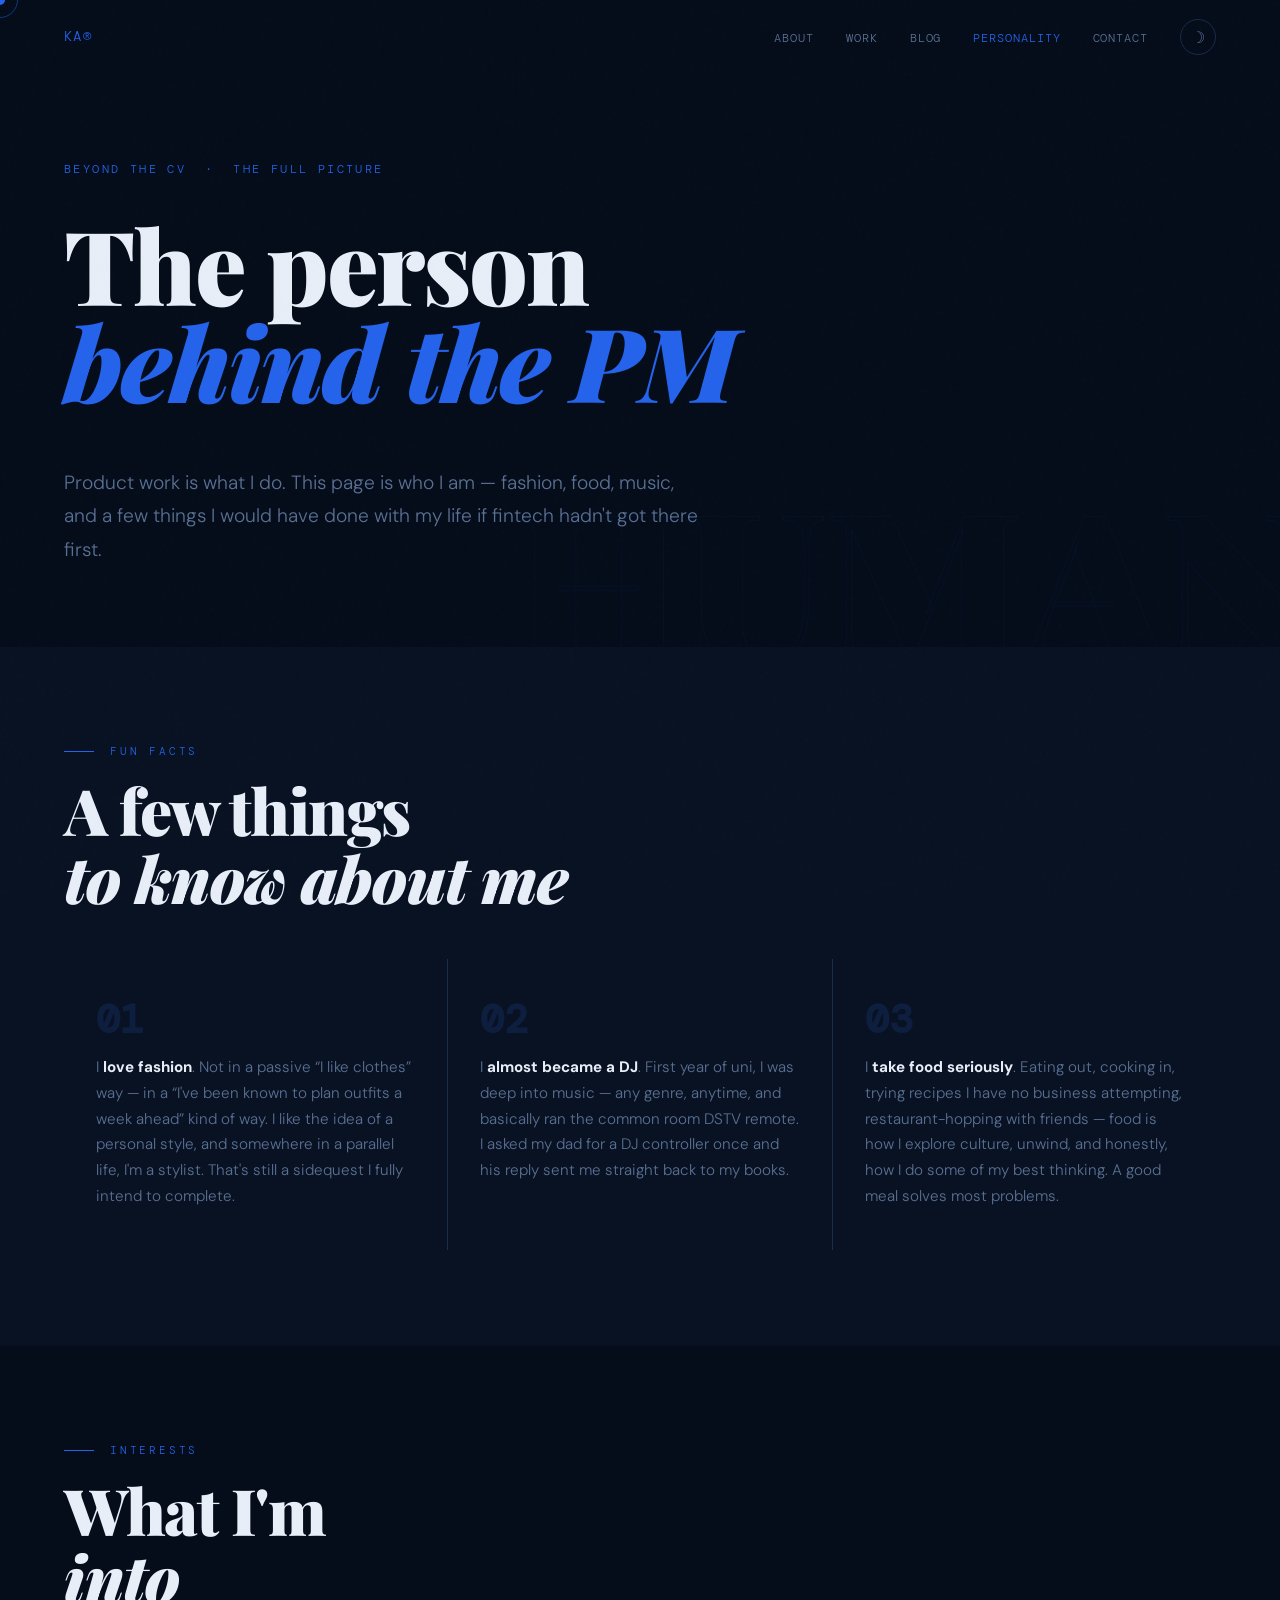
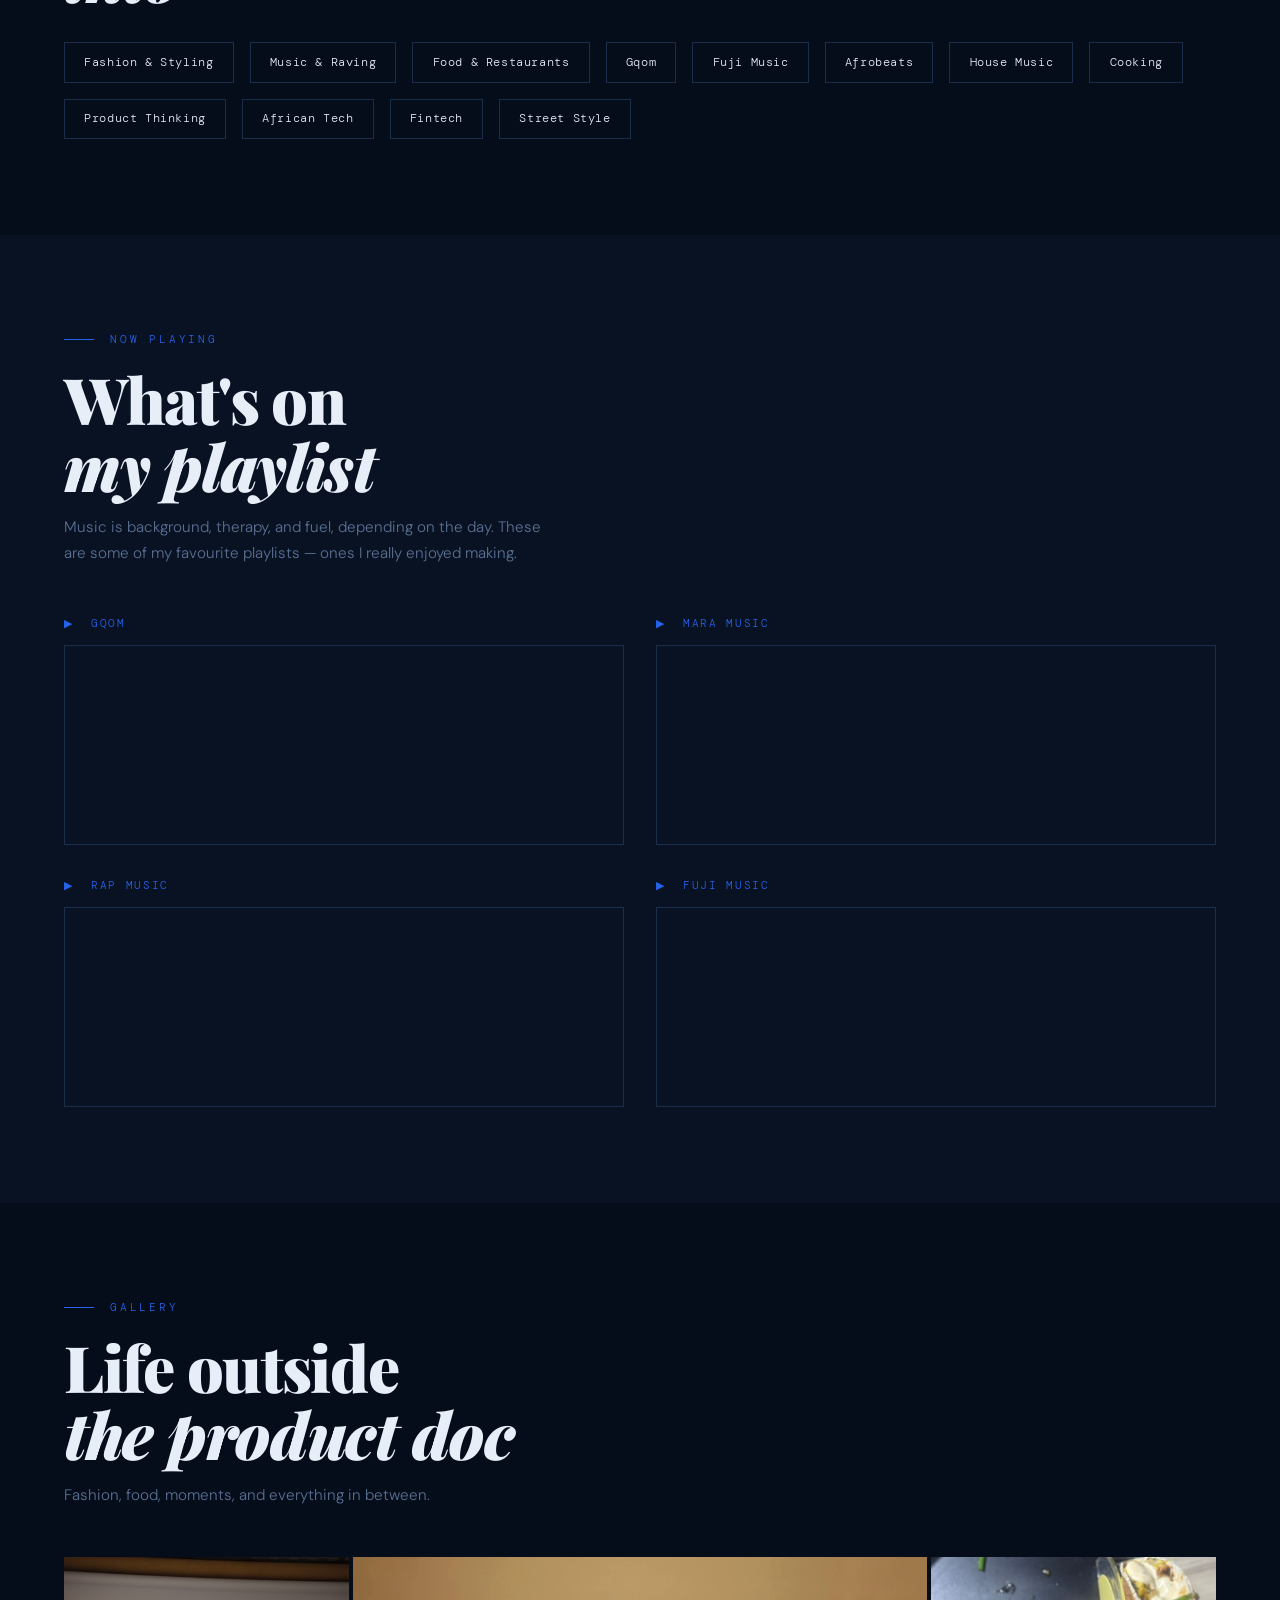
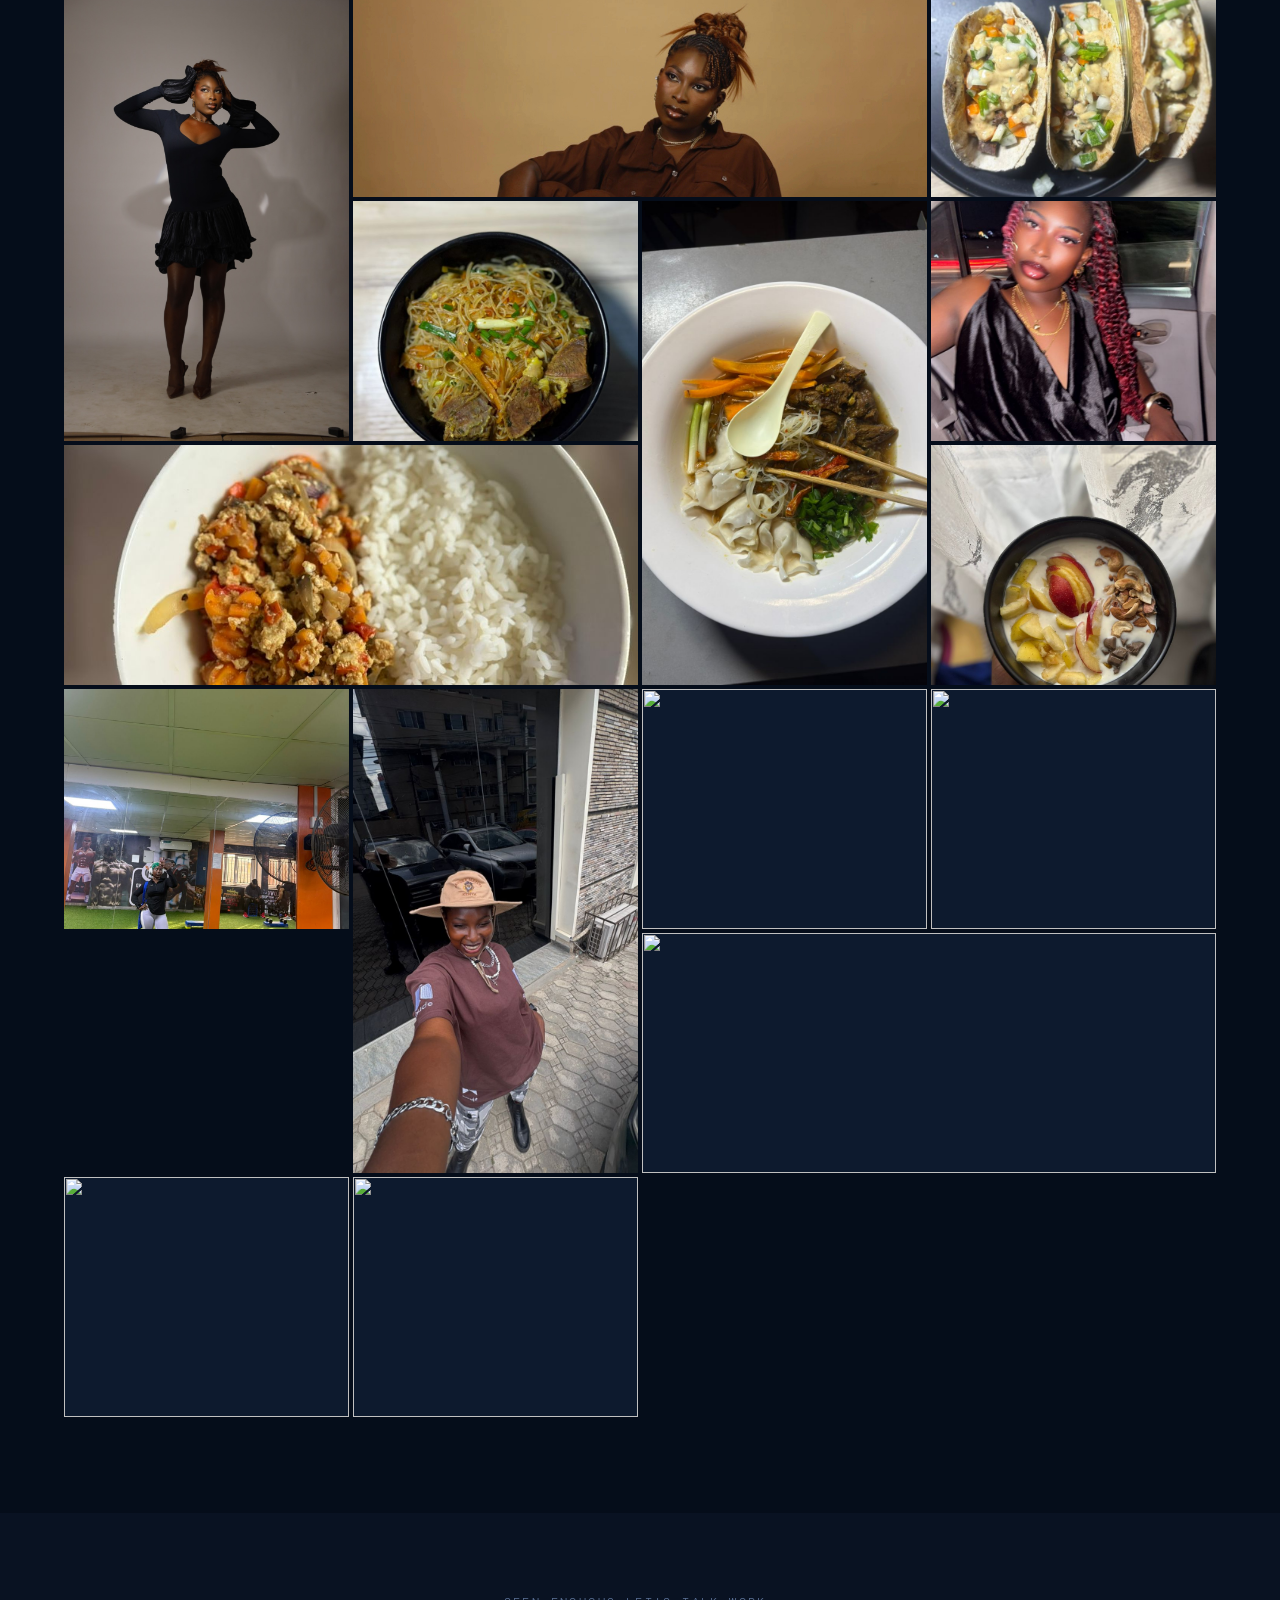
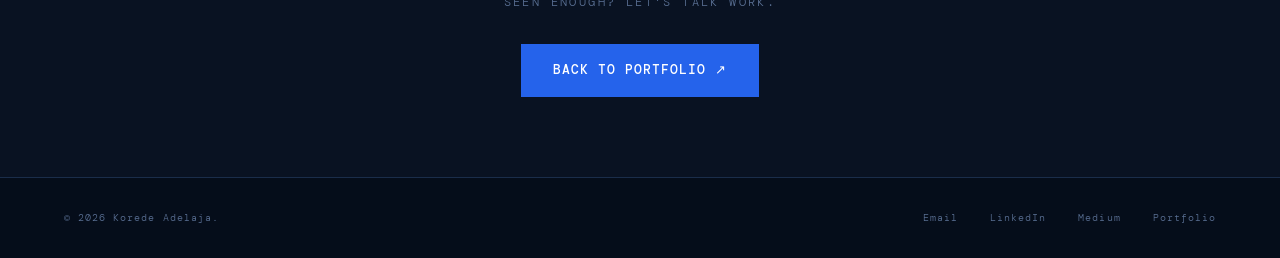
==== commit 1d11b667: "Add files via upload" ====
--- a/personality.html
+++ b/personality.html
@@ -12,7 +12,6 @@
   <div class="cursor" id="cursor"></div>
   <div class="cursor-ring" id="cursorRing"></div>
 
-  <!-- NAV -->
   <nav id="nav">
     <a href="index.html" class="nav-logo">KA&reg;</a>
     <div class="nav-right">
@@ -41,18 +40,16 @@
     <a href="index.html#contact">Contact</a>
   </div>
 
-  <!-- HERO -->
   <section class="personality-hero">
     <div class="personality-hero-bg">HUMAN</div>
     <div class="hero-tag">Beyond the CV &nbsp;&middot;&nbsp; The full picture</div>
     <h1 class="hero-name" style="margin-top:.75rem">The person<br><em>behind the PM</em></h1>
     <p class="personality-intro">
-      Product work is what I do. This page is who I am; fashion, food, music,
+      Product work is what I do. This page is who I am &mdash; fashion, food, music,
       and a few things I would have done with my life if fintech hadn&apos;t got there first.
     </p>
   </section>
 
-  <!-- FUN FACTS -->
   <section style="background:var(--bg2);padding:6rem 4rem;">
     <div class="reveal">
       <div class="section-label">Fun Facts</div>
@@ -71,8 +68,8 @@
       <div class="fact-card">
         <div class="fact-num">02</div>
         <p class="fact-text">
-          I <strong>almost became a DJ</strong>. First year of uni, I was deep into music—any genre, 
-          anytime, and basically ran the common room DSTV remote. 
+          I <strong>almost became a DJ</strong>. First year of uni, I was deep into music &mdash; any genre,
+          anytime, and basically ran the common room DSTV remote.
           I asked my dad for a DJ controller once and his reply sent me straight back to my books.
         </p>
       </div>
@@ -88,7 +85,6 @@
     </div>
   </section>
 
-  <!-- INTERESTS -->
   <section style="background:var(--bg);padding:6rem 4rem;">
     <div class="reveal">
       <div class="section-label">Interests</div>
@@ -110,14 +106,13 @@
     </div>
   </section>
 
-  <!-- SPOTIFY PLAYLISTS -->
   <section style="background:var(--bg2);padding:6rem 4rem;">
     <div class="reveal">
       <div class="section-label">Now Playing</div>
       <h2 class="section-title">What&apos;s on<br><em>my playlist</em></h2>
       <p style="color:var(--muted);font-size:.95rem;margin-top:1rem;max-width:500px;line-height:1.7;">
         Music is background, therapy, and fuel, depending on the day.
-        These are some of my favourite playlists I’ve created; ones I really enjoyed making and that help me get through the day.
+        These are some of my favourite playlists &mdash; ones I really enjoyed making.
       </p>
     </div>
     <div class="playlists-grid reveal">
@@ -152,7 +147,19 @@
     </div>
   </section>
 
-  <!-- GALLERY -->
+  <!-- ═══════════════════════════════════════════════════════
+       GALLERY
+       ─────────────────────────────────────────────────────
+       HOW TO ADD PHOTOS:
+       1. Upload your images to your Netlify folder (e.g. a /photos subfolder)
+       2. Copy a <div class="gi"> block and update:
+            src="photos/your-image.jpg"     your image path or URL
+            data-caption="Your caption"     optional caption (shows on hover)
+       3. Layout classes (optional):
+            gi--wide    spans 2 columns
+            gi--tall    spans 2 rows
+       4. Save and redeploy — done. No passwords, no admin needed.
+  ════════════════════════════════════════════════════════ -->
   <section id="gallery-section" style="background:var(--bg);padding:6rem 4rem;">
     <div class="reveal">
       <div class="section-label">Gallery</div>
@@ -162,12 +169,76 @@
       </p>
     </div>
 
-    <!-- Gallery grid -->
     <div class="gallery-grid reveal" id="galleryGrid">
-      <div class="gallery-empty">No photos yet. Add some below &darr;</div>
-    </div>
-
-    <!-- Lightbox -->
+
+
+      <!-- ─── YOUR PHOTOS ─────────────────────────────────── -->
+
+      <div class="gi gi--tall" data-caption="">
+        <img src="images%202/_84A3227.JPG" alt="" loading="lazy">
+      </div>
+
+      <div class="gi gi--wide" data-caption="">
+        <img src="images%202/Untitled%20Project_2.jpg" alt="" loading="lazy">
+      </div>
+
+      <div class="gi" data-caption="">
+        <img src="images%202/WhatsApp%20Image%202026-06-12%20at%2021.42.10.jpeg" alt="" loading="lazy">
+      </div>
+
+      <div class="gi" data-caption="">
+        <img src="images%202/WhatsApp%20Image%202026-06-12%20at%2021.42.14%20(3).jpeg" alt="" loading="lazy">
+      </div>
+
+      <div class="gi gi--tall" data-caption="">
+        <img src="images%202/WhatsApp%20Image%202026-06-12%20at%2021.42.14%20(5).jpeg" alt="" loading="lazy">
+      </div>
+
+      <div class="gi" data-caption="">
+        <img src="images%202/WhatsApp%20Image%202026-06-12%20at%2021.42.16.jpeg" alt="" loading="lazy">
+      </div>
+
+      <div class="gi gi--wide" data-caption="">
+        <img src="images%202/WhatsApp%20Image%202026-06-12%20at%2021.42.17.jpeg" alt="" loading="lazy">
+      </div>
+
+      <div class="gi" data-caption="">
+        <img src="images%202/WhatsApp%20Image%202026-06-12%20at%2021.42.17%20(2).jpeg" alt="" loading="lazy">
+      </div>
+
+      <div class="gi" data-caption="">
+        <img src="images%202/WhatsApp%20Image%202026-06-12%20at%2021.42.17%20(3).jpeg" alt="" loading="lazy">
+      </div>
+
+      <div class="gi gi--tall" data-caption="">
+        <img src="images%202/WhatsApp%20Image%202026-06-12%20at%2021.42.18%20(3).jpeg" alt="" loading="lazy">
+      </div>
+
+      <div class="gi" data-caption="">
+        <img src="images%202/IMG_1651.HEIC" alt="" loading="lazy">
+      </div>
+
+      <div class="gi" data-caption="">
+        <img src="images%202/IMG_5071.HEIC" alt="" loading="lazy">
+      </div>
+
+      <div class="gi gi--wide" data-caption="">
+        <img src="images%202/IMG_7312.HEIC" alt="" loading="lazy">
+      </div>
+
+      <div class="gi" data-caption="">
+        <img src="images%202/IMG_8866.HEIC" alt="" loading="lazy">
+      </div>
+
+      <div class="gi" data-caption="">
+        <img src="images%202/IMG_9007.HEIC" alt="" loading="lazy">
+      </div>
+
+
+
+    </div>
+
+    <!-- Lightbox — no changes needed here -->
     <div class="gallery-lightbox" id="galleryLightbox">
       <button class="lightbox-close" onclick="closeLightbox()">&times;</button>
       <button class="lightbox-prev" onclick="lightboxNav(-1)">&#8592;</button>
@@ -178,62 +249,8 @@
       </div>
     </div>
 
-    <!-- Admin toggle (hidden — visit ?admin=true to access) -->
-    <div class="gallery-admin-bar" id="galleryAdminBar" style="display:none;">
-      <span style="font-family:'DM Mono',monospace;font-size:.7rem;color:var(--muted);letter-spacing:.12em;text-transform:uppercase;">Manage gallery</span>
-      <button class="admin-toggle-btn" id="galleryAdminBtn">&#9998; Manage Photos</button>
-    </div>
-
-    <!-- Admin panel -->
-    <div class="gallery-admin-panel" id="galleryAdminPanel">
-
-      <!-- Password gate -->
-      <div id="galleryPwdGate">
-        <h3 style="font-family:'Playfair Display',serif;font-size:1.3rem;color:var(--white);margin-bottom:1.5rem;">Gallery Admin</h3>
-        <div style="max-width:380px;">
-          <p style="font-size:.85rem;color:var(--muted);line-height:1.65;margin-bottom:1.25rem;">Enter your password to upload and manage photos.</p>
-          <div class="admin-field">
-            <label style="font-family:'DM Mono',monospace;font-size:.65rem;color:var(--accent);letter-spacing:.12em;text-transform:uppercase;display:block;margin-bottom:.5rem;">Password</label>
-            <input type="password" id="galleryPwdInput" placeholder="Enter password"
-              style="background:var(--bg3);border:1px solid var(--border);color:var(--white);font-family:'DM Sans',sans-serif;font-size:.9rem;padding:.75rem 1rem;outline:none;width:100%;box-sizing:border-box;transition:border-color .2s;"
-              onkeydown="if(event.key==='Enter') checkGalleryPwd()" />
-          </div>
-          <button class="btn-primary" style="margin-top:1rem;" onclick="checkGalleryPwd()">Unlock &nearr;</button>
-          <div id="galleryPwdMsg" style="display:none;font-family:'DM Mono',monospace;font-size:.72rem;padding:.65rem 1rem;margin-top:.75rem;"></div>
-        </div>
-      </div>
-
-      <!-- Upload form -->
-      <div id="galleryUploadForm" style="display:none;">
-        <h3 style="font-family:'Playfair Display',serif;font-size:1.3rem;color:var(--white);margin-bottom:2rem;">Upload Photos</h3>
-        <div style="max-width:640px;display:flex;flex-direction:column;gap:1.25rem;">
-          <div>
-            <label style="font-family:'DM Mono',monospace;font-size:.65rem;color:var(--accent);letter-spacing:.12em;text-transform:uppercase;display:block;margin-bottom:.5rem;">Select Photos (multiple allowed)</label>
-            <input type="file" id="galleryFileInput" accept="image/*" multiple onchange="previewGalleryFiles(this)"
-              style="background:var(--bg3);border:1px solid var(--border);color:var(--muted);font-family:'DM Sans',sans-serif;font-size:.85rem;padding:.75rem 1rem;width:100%;box-sizing:border-box;" />
-          </div>
-          <div id="galleryPreviewStrip" style="display:none;">
-            <div style="font-family:'DM Mono',monospace;font-size:.65rem;color:var(--accent);letter-spacing:.12em;text-transform:uppercase;margin-bottom:.75rem;">Preview &amp; Add Captions</div>
-            <div id="galleryPreviews" style="display:flex;flex-direction:column;gap:1rem;"></div>
-          </div>
-          <div style="display:flex;gap:1rem;flex-wrap:wrap;">
-            <button class="btn-primary" onclick="uploadGalleryPhotos()">Add to Gallery &nearr;</button>
-            <button class="btn-outline" onclick="clearGalleryUpload()">Clear</button>
-          </div>
-          <div id="galleryUploadMsg" style="display:none;font-family:'DM Mono',monospace;font-size:.72rem;padding:.65rem 1rem;"></div>
-        </div>
-
-        <!-- Manage existing -->
-        <div style="margin-top:4rem;border-top:1px solid var(--border);padding-top:3rem;">
-          <h3 style="font-family:'Playfair Display',serif;font-size:1.2rem;color:var(--white);margin-bottom:1.5rem;">Manage Photos</h3>
-          <div id="galleryManageGrid" style="display:grid;grid-template-columns:repeat(4,1fr);gap:1rem;"></div>
-        </div>
-      </div>
-
-    </div>
-  </section>
-
-  <!-- BACK -->
+  </section>
+
   <section style="background:var(--bg2);padding:5rem 4rem;text-align:center;">
     <p style="color:var(--muted);font-family:'DM Mono',monospace;font-size:.75rem;letter-spacing:.2em;text-transform:uppercase;margin-bottom:2rem;">
       Seen enough? Let&apos;s talk work.
@@ -241,7 +258,6 @@
     <a href="index.html" class="btn-primary">Back to Portfolio &nearr;</a>
   </section>
 
-  <!-- FOOTER -->
   <footer>
     <div class="footer-copy">&copy; 2026 Korede Adelaja.</div>
     <div class="footer-links">
@@ -254,45 +270,75 @@
 
   <script src="script.js"></script>
   <style>
+    .personality-hero {
+      min-height: 60vh; display: flex; flex-direction: column;
+      justify-content: flex-end; padding: 10rem 4rem 5rem;
+      position: relative; overflow: hidden;
+    }
+    .personality-hero-bg {
+      position: absolute; bottom: -2rem; right: -2rem;
+      font-family: 'Playfair Display', serif;
+      font-size: clamp(80px,16vw,220px); font-weight: 900;
+      color: transparent; -webkit-text-stroke: 1px rgba(37,99,235,.06);
+      white-space: nowrap; pointer-events: none; line-height: 1;
+    }
+    .personality-intro {
+      max-width: 640px; font-size: clamp(1rem,1.8vw,1.2rem);
+      line-height: 1.75; color: var(--muted); margin-top: 1.5rem;
+    }
+    .facts-grid {
+      display: grid; grid-template-columns: repeat(3,1fr);
+      gap: 1px; background: var(--border); margin-top: 3rem;
+    }
+    .fact-card { background: var(--bg2); padding: 2.5rem 2rem; transition: background .2s; }
+    .fact-card:hover { background: var(--bg3); }
+    .fact-num {
+      font-family: 'DM Mono', monospace; font-size: 2.5rem; font-weight: 700;
+      color: rgba(37,99,235,.15); line-height: 1; margin-bottom: 1rem;
+    }
+    .fact-text { font-size: .95rem; color: var(--muted); line-height: 1.7; }
+    .fact-text strong { color: var(--white); }
+    .interests-list { display: flex; flex-wrap: wrap; gap: 1rem; margin-top: 2rem; }
+    .interest-tag {
+      font-family: 'DM Mono', monospace; font-size: .75rem; color: var(--white);
+      border: 1px solid var(--border); padding: .6rem 1.2rem;
+      letter-spacing: .05em; transition: all .2s;
+    }
+    .interest-tag:hover { border-color: var(--accent); color: var(--accent); }
+    .playlists-grid { display: grid; grid-template-columns: repeat(2,1fr); gap: 2rem; margin-top: 3rem; }
+    .playlist-item { display: flex; flex-direction: column; gap: .75rem; }
+    .playlist-label {
+      font-family: 'DM Mono', monospace; font-size: .7rem; color: var(--accent);
+      letter-spacing: .15em; text-transform: uppercase;
+    }
+    .playlist-item iframe { width: 100%; border: 1px solid var(--border); display: block; }
+
     /* ── GALLERY ── */
     .gallery-grid {
       display: grid;
       grid-template-columns: repeat(4, 1fr);
-      gap: 4px;
-      margin-top: 3rem;
-    }
-    .gallery-item {
-      position: relative; overflow: hidden;
-      aspect-ratio: 1 / 1;
-      cursor: pointer; background: var(--bg3);
-    }
-    .gallery-item img {
-      width: 100%; height: 100%; object-fit: cover;
+      grid-auto-rows: 240px;
+      gap: 4px; margin-top: 3rem;
+    }
+    .gi { position: relative; overflow: hidden; cursor: pointer; background: var(--bg3); }
+    .gi img {
+      width: 100%; height: 100%; object-fit: cover; display: block;
       transition: transform .45s ease, filter .45s ease;
-      display: block;
-    }
-    .gallery-item:hover img { transform: scale(1.06); filter: brightness(.75); }
-    .gallery-item-overlay {
+    }
+    .gi:hover img { transform: scale(1.06); filter: brightness(.72); }
+    .gi-overlay {
       position: absolute; inset: 0;
-      display: flex; align-items: flex-end;
-      padding: 1rem;
+      display: flex; align-items: flex-end; padding: 1rem;
       background: linear-gradient(to top, rgba(0,0,0,.65) 0%, transparent 55%);
       opacity: 0; transition: opacity .3s;
     }
-    .gallery-item:hover .gallery-item-overlay { opacity: 1; }
-    .gallery-item-caption {
-      font-family: 'DM Mono', monospace;
-      font-size: .65rem; color: #fff;
-      letter-spacing: .06em; line-height: 1.4;
-    }
-    .gallery-item.wide  { grid-column: span 2; }
-    .gallery-item.tall  { grid-row: span 2; }
-    .gallery-empty {
-      grid-column: 1 / -1; text-align: center;
-      padding: 4rem; color: var(--muted);
-      font-family: 'DM Mono', monospace; font-size: .8rem;
-      border: 1px dashed var(--border);
-    }
+    .gi:hover .gi-overlay { opacity: 1; }
+    .gi-caption {
+      font-family: 'DM Mono', monospace; font-size: .65rem;
+      color: #fff; letter-spacing: .06em; line-height: 1.4;
+    }
+    .gi--wide { grid-column: span 2; }
+    .gi--tall { grid-row: span 2; }
 
     /* Lightbox */
     .gallery-lightbox {
@@ -302,17 +348,16 @@
       opacity: 0; pointer-events: none; transition: opacity .3s;
     }
     .gallery-lightbox.open { opacity: 1; pointer-events: all; }
-    .lightbox-inner { position: relative; max-width: 90vw; max-height: 88vh; text-align: center; }
+    .lightbox-inner { max-width: 90vw; max-height: 88vh; text-align: center; }
     .lightbox-inner img { max-width: 100%; max-height: 80vh; object-fit: contain; display: block; }
     .lightbox-caption {
       font-family: 'DM Mono', monospace; font-size: .72rem;
-      color: rgba(255,255,255,.55); margin-top: .85rem;
-      letter-spacing: .08em;
+      color: rgba(255,255,255,.55); margin-top: .85rem; letter-spacing: .08em;
     }
     .lightbox-close {
       position: fixed; top: 1.5rem; right: 2rem;
       background: none; border: none; color: rgba(255,255,255,.7);
-      font-size: 2rem; cursor: pointer; line-height: 1; z-index: 1;
+      font-size: 2rem; cursor: pointer; line-height: 1;
     }
     .lightbox-close:hover { color: #fff; }
     .lightbox-prev, .lightbox-next {
@@ -324,92 +369,41 @@
     .lightbox-next { right: 1rem; }
     .lightbox-prev:hover, .lightbox-next:hover { color: #fff; }
 
-    /* Gallery admin */
-    .gallery-admin-bar {
-      display: flex; align-items: center; justify-content: space-between;
-      margin-top: 3rem; padding-top: 2rem;
-      border-top: 1px solid var(--border);
-    }
-    .gallery-admin-panel {
-      display: none; margin-top: 2rem;
-      background: var(--bg2); border: 1px solid var(--border);
-      padding: 3rem;
-    }
-    .gallery-admin-panel.open { display: block; }
-    .gallery-manage-thumb {
-      position: relative; aspect-ratio: 1/1; overflow: hidden;
-      background: var(--bg3);
-    }
-    .gallery-manage-thumb img { width: 100%; height: 100%; object-fit: cover; display: block; }
-    .gallery-manage-thumb .del-btn {
-      position: absolute; top: .4rem; right: .4rem;
-      background: rgba(239,68,68,.85); border: none; color: #fff;
-      width: 26px; height: 26px; border-radius: 50%;
-      font-size: .85rem; cursor: pointer; line-height: 26px; text-align: center;
-      display: none;
-    }
-    .gallery-manage-thumb:hover .del-btn { display: block; }
-
-    .gallery-preview-row {
-      display: grid; grid-template-columns: 100px 1fr; gap: 1rem; align-items: center;
-      padding: .75rem; background: var(--bg3); border: 1px solid var(--border);
-    }
-    .gallery-preview-row img { width: 100px; height: 80px; object-fit: cover; display: block; }
-    .gallery-preview-row input {
-      background: var(--bg2); border: 1px solid var(--border);
-      color: var(--white); font-family: 'DM Sans', sans-serif;
-      font-size: .85rem; padding: .6rem .85rem; outline: none; width: 100%;
-      box-sizing: border-box; transition: border-color .2s;
-    }
-    .gallery-preview-row input:focus { border-color: var(--accent); }
-
-    @media (max-width: 1024px) { .gallery-grid { grid-template-columns: repeat(3,1fr); } }
-    @media (max-width: 768px)  {
-      .gallery-grid { grid-template-columns: repeat(2,1fr); }
-      #galleryManageGrid { grid-template-columns: repeat(3,1fr) !important; }
-      .gallery-admin-panel { padding: 1.5rem; }
+    @media (max-width: 1024px) {
+      .facts-grid { grid-template-columns: 1fr 1fr; }
+      .gallery-grid { grid-template-columns: repeat(3,1fr); }
+    }
+    @media (max-width: 768px) {
+      .personality-hero { padding: 8rem 1.5rem 4rem; }
+      .facts-grid { grid-template-columns: 1fr; }
+      .playlists-grid { grid-template-columns: 1fr; }
+      .gallery-grid { grid-template-columns: repeat(2,1fr); grid-auto-rows: 160px; }
+      .gi--wide { grid-column: span 1; }
+      .gi--tall { grid-row: span 1; }
     }
   </style>
   <script>
-  /* ── GALLERY SYSTEM ── */
-  var GALLERY_KEY = 'ka_gallery_photos';
-  var GALLERY_PWD = 'korede2026'; // same as blog password
-  var galleryUnlocked = false;
+  /* ── GALLERY LIGHTBOX ── */
   var lightboxItems = [];
   var lightboxIndex = 0;
-  var pendingFiles = [];
-
-  function getPhotos() {
-    try { return JSON.parse(localStorage.getItem(GALLERY_KEY) || '[]'); } catch(e){ return []; }
-  }
-  function savePhotos(p) { localStorage.setItem(GALLERY_KEY, JSON.stringify(p)); }
-
-  function renderGallery() {
-    var photos = getPhotos();
-    var grid = document.getElementById('galleryGrid');
-    if (!photos.length) {
-      grid.innerHTML = <!-- Your comment here '<div class="gallery-empty">No photos yet. Add some below &darr;</div>';-->
-      lightboxItems = [];
-      return;
-    }
-    lightboxItems = photos;
-    // Masonry-style: every 5th item gets wide, every 7th gets tall
-    grid.innerHTML = photos.map(function(p, i){
-      var cls = '';
-      if (i % 7 === 2) cls = ' tall';
-      else if (i % 5 === 0 && i !== 0) cls = ' wide';
-      return '<div class="gallery-item'+cls+'" onclick="openLightbox('+i+')">'
-        + '<img src="'+p.src+'" alt="'+(p.caption||'')+'" loading="lazy">'
-        + '<div class="gallery-item-overlay">'
-        + (p.caption ? '<div class="gallery-item-caption">'+p.caption+'</div>' : '')
-        + '</div></div>';
-    }).join('');
-  }
-
-  // Lightbox
+
+  (function initGallery() {
+    document.querySelectorAll('.gi').forEach(function(el, i) {
+      var img = el.querySelector('img');
+      var cap = el.dataset.caption || '';
+      // inject overlay
+      var ov = document.createElement('div');
+      ov.className = 'gi-overlay';
+      if (cap) ov.innerHTML = '<div class="gi-caption">'+cap+'</div>';
+      el.appendChild(ov);
+      lightboxItems.push({ src: img.src, caption: cap });
+      el.addEventListener('click', function(){ openLightbox(i); });
+    });
+  })();
+
   function openLightbox(idx) {
-    lightboxIndex = idx;
-    showLightboxSlide();
+    if (!lightboxItems.length) return;
+    lightboxIndex = idx; showSlide();
     document.getElementById('galleryLightbox').classList.add('open');
     document.body.style.overflow = 'hidden';
   }
@@ -419,12 +413,11 @@
   }
   function lightboxNav(dir) {
     lightboxIndex = (lightboxIndex + dir + lightboxItems.length) % lightboxItems.length;
-    showLightboxSlide();
+    showSlide();
   }
-  function showLightboxSlide() {
-    var item = lightboxItems[lightboxIndex];
-    document.getElementById('lightboxImg').src = item.src;
-    document.getElementById('lightboxCaption').textContent = item.caption || '';
+  function showSlide() {
+    document.getElementById('lightboxImg').src = lightboxItems[lightboxIndex].src;
+    document.getElementById('lightboxCaption').textContent = lightboxItems[lightboxIndex].caption || '';
   }
   document.getElementById('galleryLightbox').addEventListener('click', function(e){
     if (e.target === this) closeLightbox();
@@ -435,112 +428,6 @@
     if (e.key==='ArrowLeft') lightboxNav(-1);
     if (e.key==='ArrowRight') lightboxNav(1);
   });
-
-  // Admin
-  function checkGalleryPwd() {
-    var val = document.getElementById('galleryPwdInput').value;
-    var msg = document.getElementById('galleryPwdMsg');
-    if (val === GALLERY_PWD) {
-      document.getElementById('galleryPwdGate').style.display = 'none';
-      document.getElementById('galleryUploadForm').style.display = 'block';
-      galleryUnlocked = true;
-      renderManageGallery();
-    } else {
-      msg.textContent = 'Incorrect password.';
-      msg.style.cssText = 'display:block;background:rgba(239,68,68,.1);border:1px solid rgba(239,68,68,.3);color:#f87171;';
-    }
-  }
-
-  // ── Gallery admin — only visible on ?admin=true ──
-  (function() {
-    var params = new URLSearchParams(window.location.search);
-    if (params.get('admin') === 'true') {
-      var bar = document.getElementById('galleryAdminBar');
-      if (bar) bar.style.display = 'flex';
-    }
-  })();
-  document.getElementById('galleryAdminBtn').addEventListener('click', function(){
-    var panel = document.getElementById('galleryAdminPanel');
-    panel.classList.toggle('open');
-    this.textContent = panel.classList.contains('open') ? '✕ Close' : '✎ Manage Photos';
-  });
-
-  // Preview files before upload
-  function previewGalleryFiles(input) {
-    var strip = document.getElementById('galleryPreviewStrip');
-    var previews = document.getElementById('galleryPreviews');
-    if (!input.files || !input.files.length) { strip.style.display='none'; return; }
-    pendingFiles = [];
-    previews.innerHTML = '';
-    var files = Array.from(input.files);
-    var loaded = 0;
-    files.forEach(function(file, i){
-      var reader = new FileReader();
-      reader.onload = function(e){
-        pendingFiles[i] = { src: e.target.result, caption: '' };
-        var row = document.createElement('div');
-        row.className = 'gallery-preview-row';
-        row.innerHTML = '<img src="'+e.target.result+'" alt="">'
-          + '<input type="text" placeholder="Add a caption (optional)" oninput="pendingFiles['+i+'].caption=this.value" />';
-        previews.appendChild(row);
-        loaded++;
-        if (loaded === files.length) strip.style.display = 'block';
-      };
-      reader.readAsDataURL(file);
-    });
-  }
-
-  function uploadGalleryPhotos() {
-    var msg = document.getElementById('galleryUploadMsg');
-    if (!pendingFiles.length) {
-      msg.textContent = 'Please select at least one photo.';
-      msg.style.cssText = 'display:block;background:rgba(239,68,68,.1);border:1px solid rgba(239,68,68,.3);color:#f87171;';
-      return;
-    }
-    var photos = getPhotos();
-    pendingFiles.forEach(function(f){
-      if (f && f.src) photos.push({ id: 'g-'+Date.now()+'-'+Math.random(), src: f.src, caption: f.caption||'' });
-    });
-    savePhotos(photos);
-    renderGallery();
-    renderManageGallery();
-    clearGalleryUpload();
-    msg.textContent = 'Photos added to gallery!';
-    msg.style.cssText = 'display:block;background:rgba(34,197,94,.1);border:1px solid rgba(34,197,94,.3);color:#4ade80;';
-    setTimeout(function(){ msg.style.display='none'; }, 3000);
-  }
-
-  function clearGalleryUpload() {
-    document.getElementById('galleryFileInput').value = '';
-    document.getElementById('galleryPreviewStrip').style.display = 'none';
-    document.getElementById('galleryPreviews').innerHTML = '';
-    pendingFiles = [];
-  }
-
-  function renderManageGallery() {
-    var photos = getPhotos();
-    var grid = document.getElementById('galleryManageGrid');
-    if (!photos.length) {
-      grid.innerHTML = '<p style="color:var(--muted);font-size:.85rem;grid-column:1/-1;">No photos yet.</p>';
-      return;
-    }
-    grid.innerHTML = photos.map(function(p){
-      return '<div class="gallery-manage-thumb">'
-        + '<img src="'+p.src+'" alt="'+(p.caption||'')+'">'
-        + '<button class="del-btn" onclick="deleteGalleryPhoto(\''+p.id+'\')" title="Delete">&times;</button>'
-        + '</div>';
-    }).join('');
-  }
-
-  function deleteGalleryPhoto(id) {
-    if (!confirm('Remove this photo?')) return;
-    savePhotos(getPhotos().filter(function(p){ return p.id !== id; }));
-    renderGallery();
-    renderManageGallery();
-  }
-
-  // Init
-  renderGallery();
   </script>
 </body>
 </html>
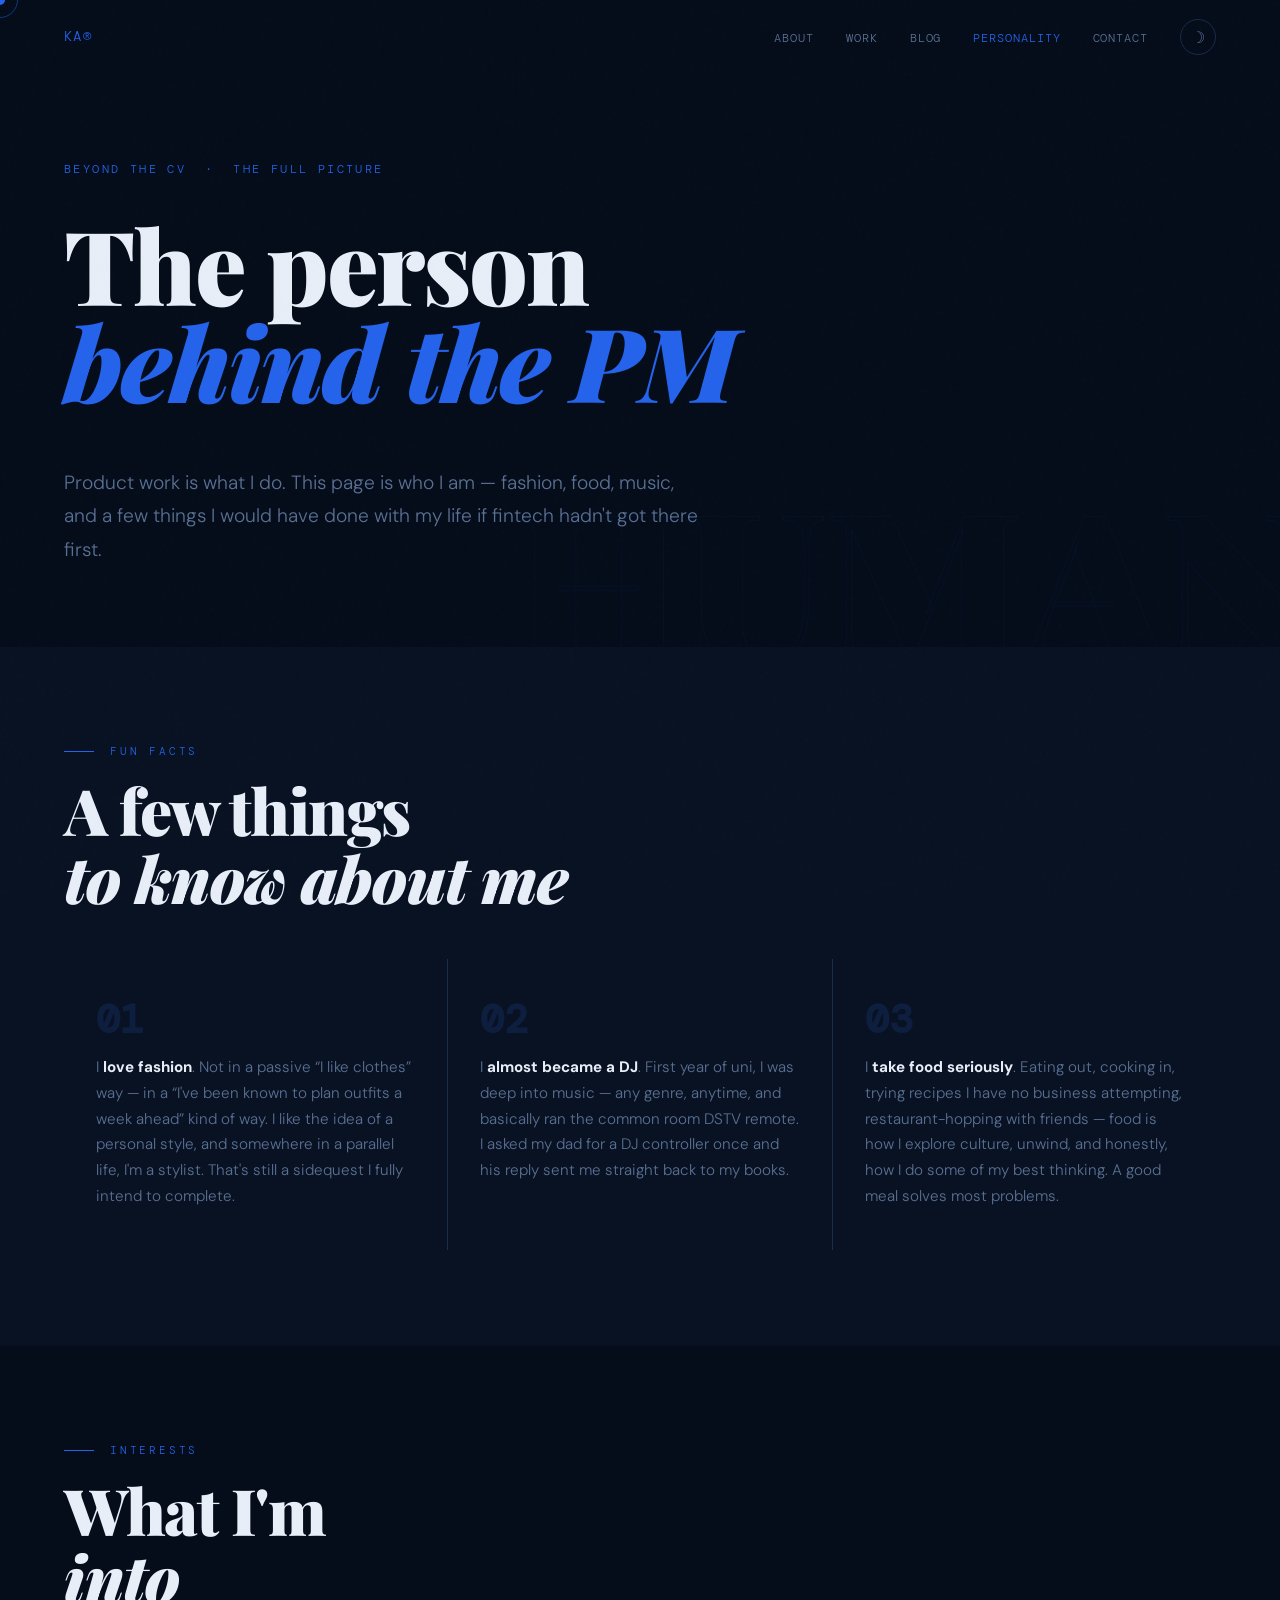
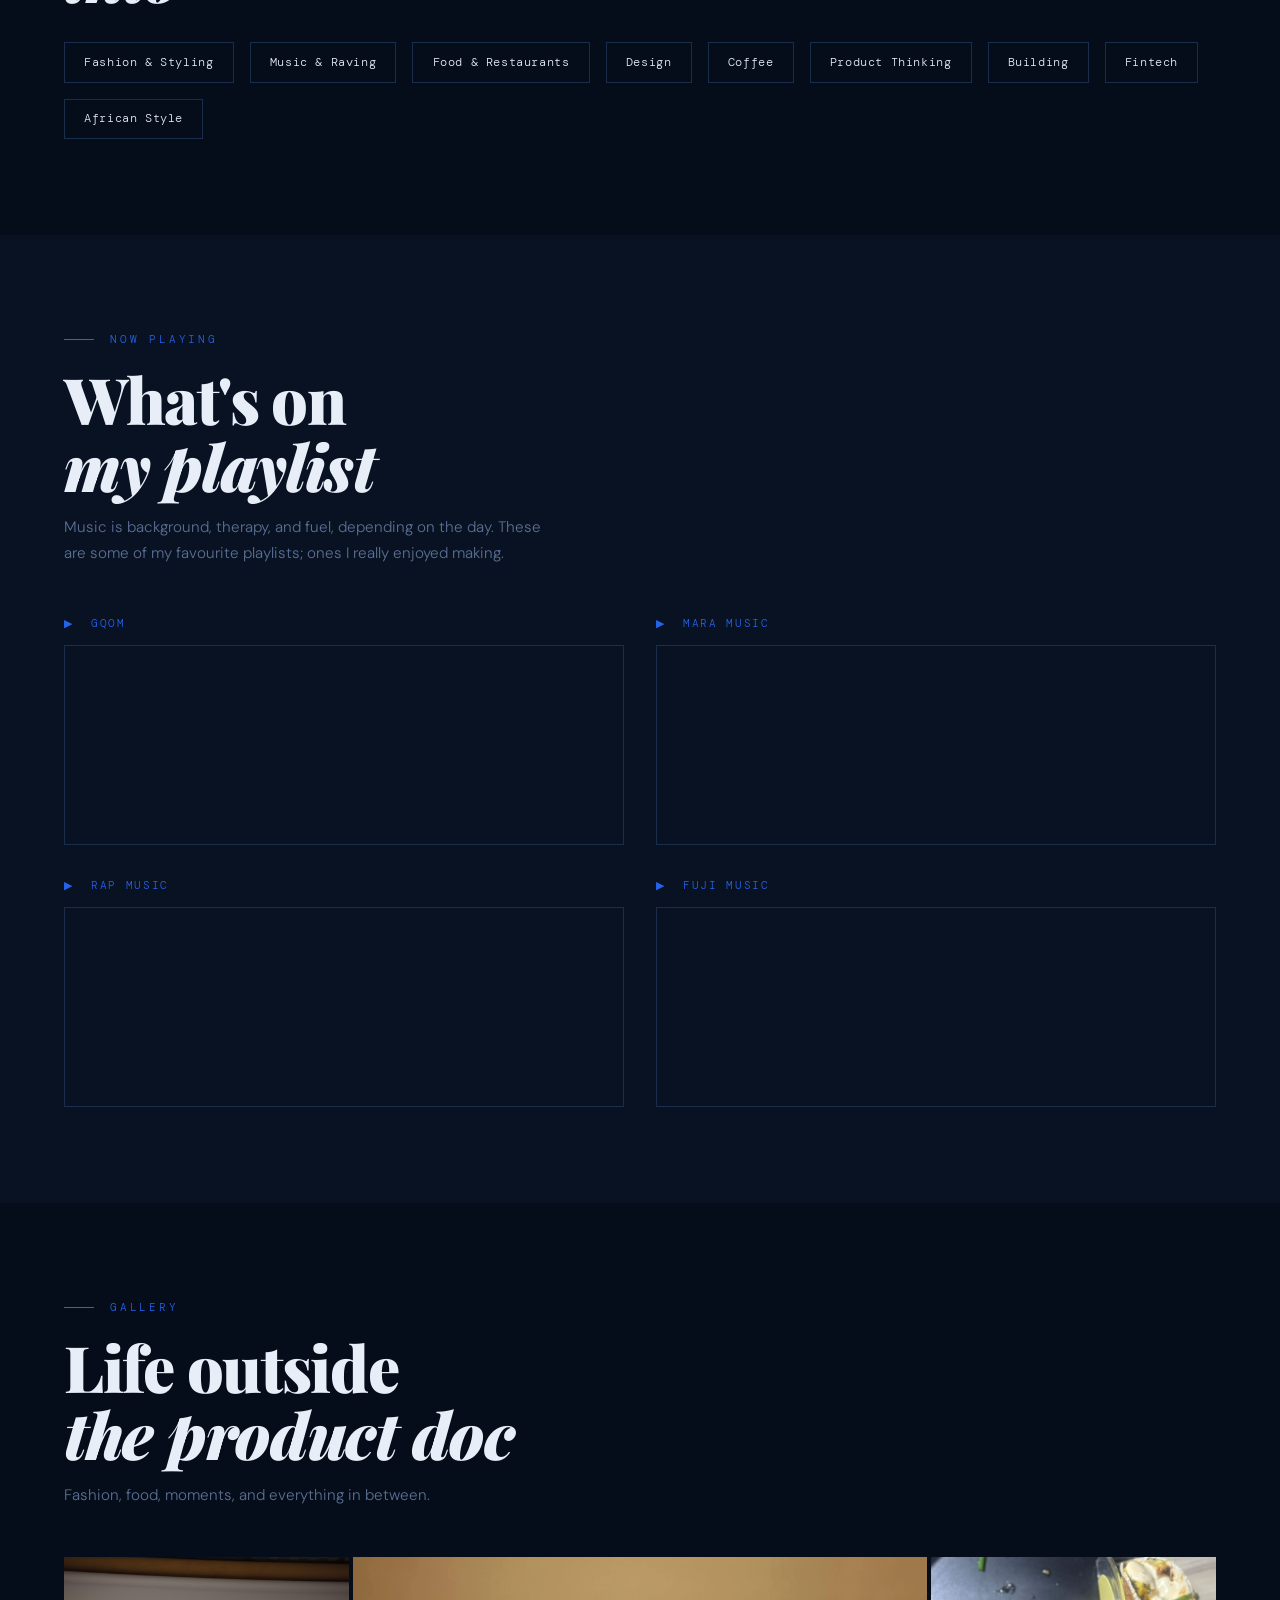
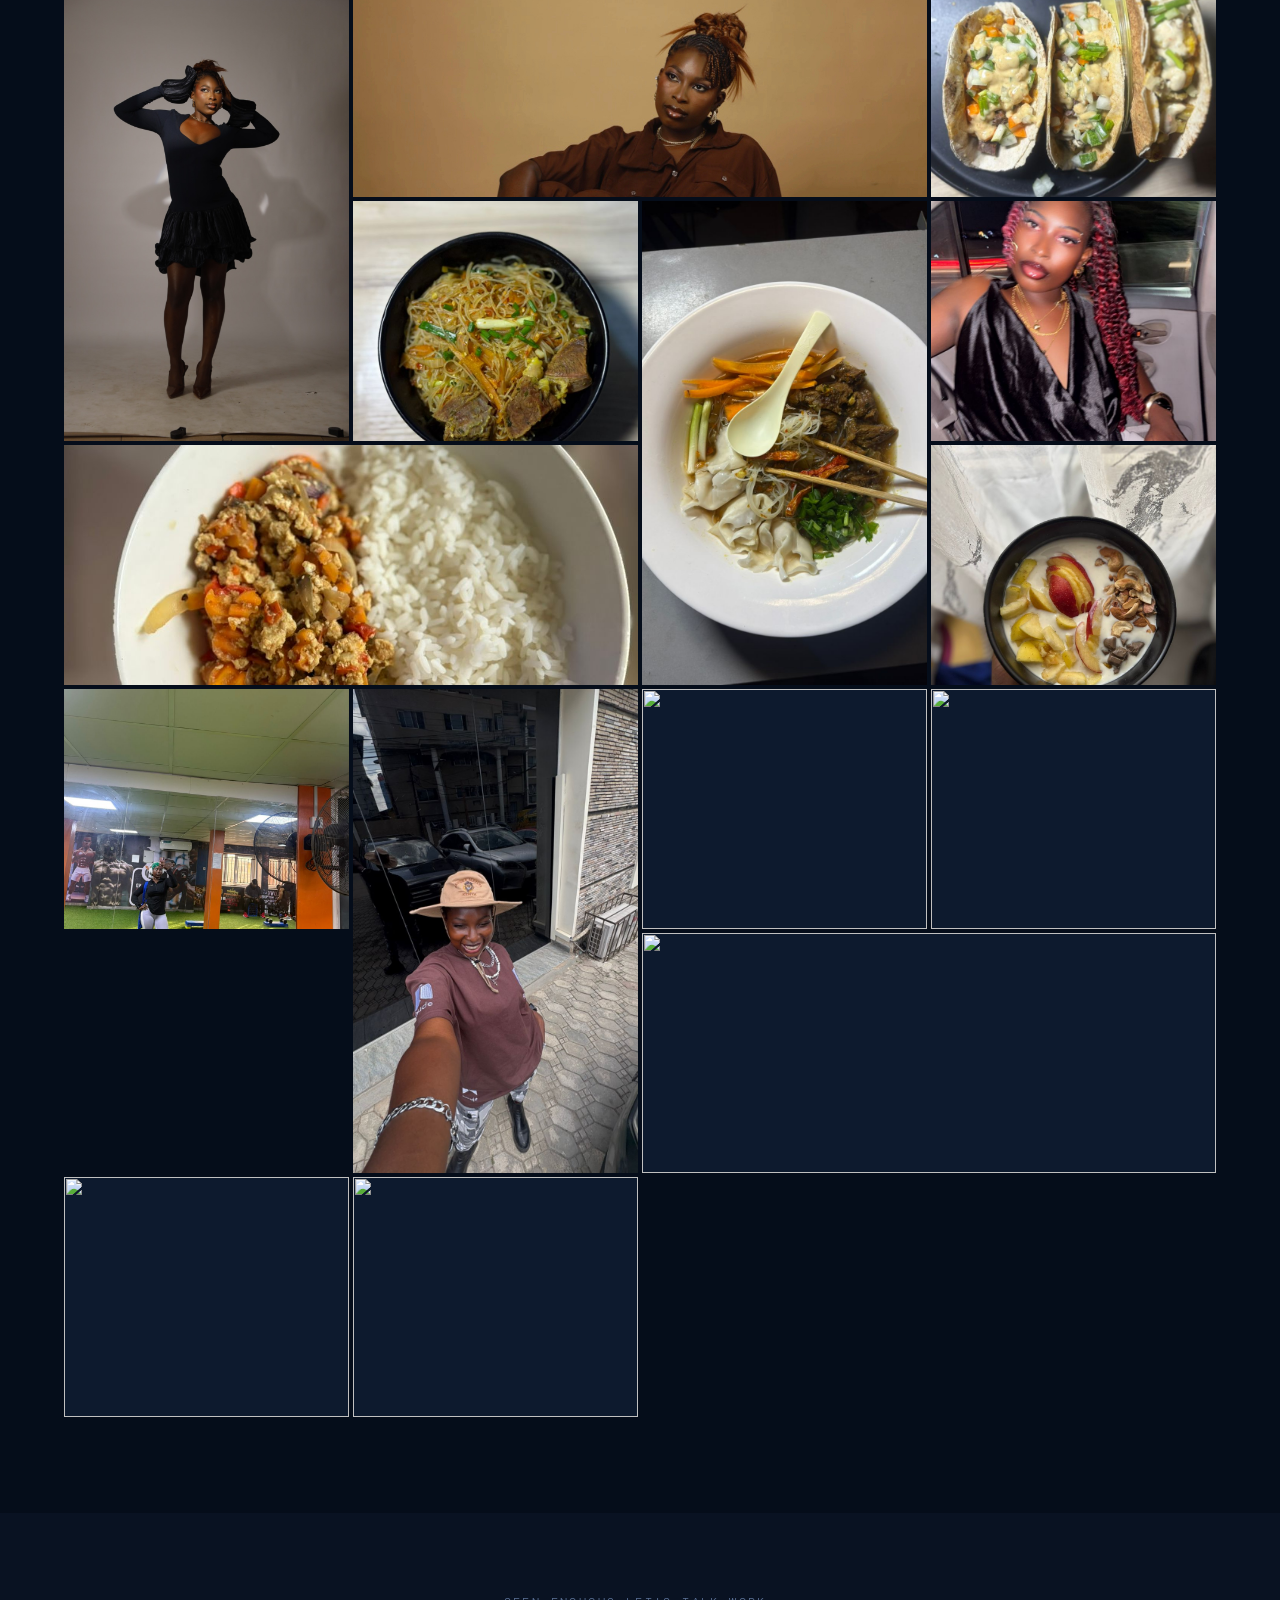
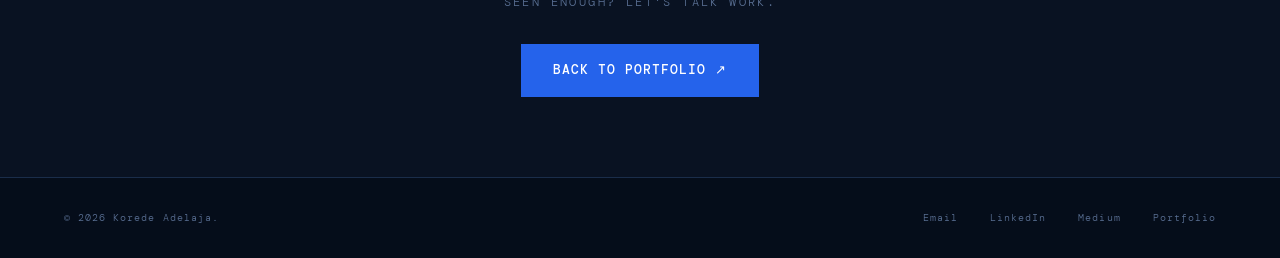
==== commit 65f5a2b1: "Update personality.html" ====
--- a/personality.html
+++ b/personality.html
@@ -94,15 +94,12 @@
       <span class="interest-tag">Fashion &amp; Styling</span>
       <span class="interest-tag">Music &amp; Raving</span>
       <span class="interest-tag">Food &amp; Restaurants</span>
-      <span class="interest-tag">Gqom</span>
-      <span class="interest-tag">Fuji Music</span>
-      <span class="interest-tag">Afrobeats</span>
-      <span class="interest-tag">House Music</span>
-      <span class="interest-tag">Cooking</span>
+      <span class="interest-tag">Design</span>
+      <span class="interest-tag">Coffee</span>
       <span class="interest-tag">Product Thinking</span>
-      <span class="interest-tag">African Tech</span>
+      <span class="interest-tag">Building</span>
       <span class="interest-tag">Fintech</span>
-      <span class="interest-tag">Street Style</span>
+      <span class="interest-tag">African Style</span>
     </div>
   </section>
 
@@ -112,7 +109,7 @@
       <h2 class="section-title">What&apos;s on<br><em>my playlist</em></h2>
       <p style="color:var(--muted);font-size:.95rem;margin-top:1rem;max-width:500px;line-height:1.7;">
         Music is background, therapy, and fuel, depending on the day.
-        These are some of my favourite playlists &mdash; ones I really enjoyed making.
+        These are some of my favourite playlists; ones I really enjoyed making.
       </p>
     </div>
     <div class="playlists-grid reveal">
